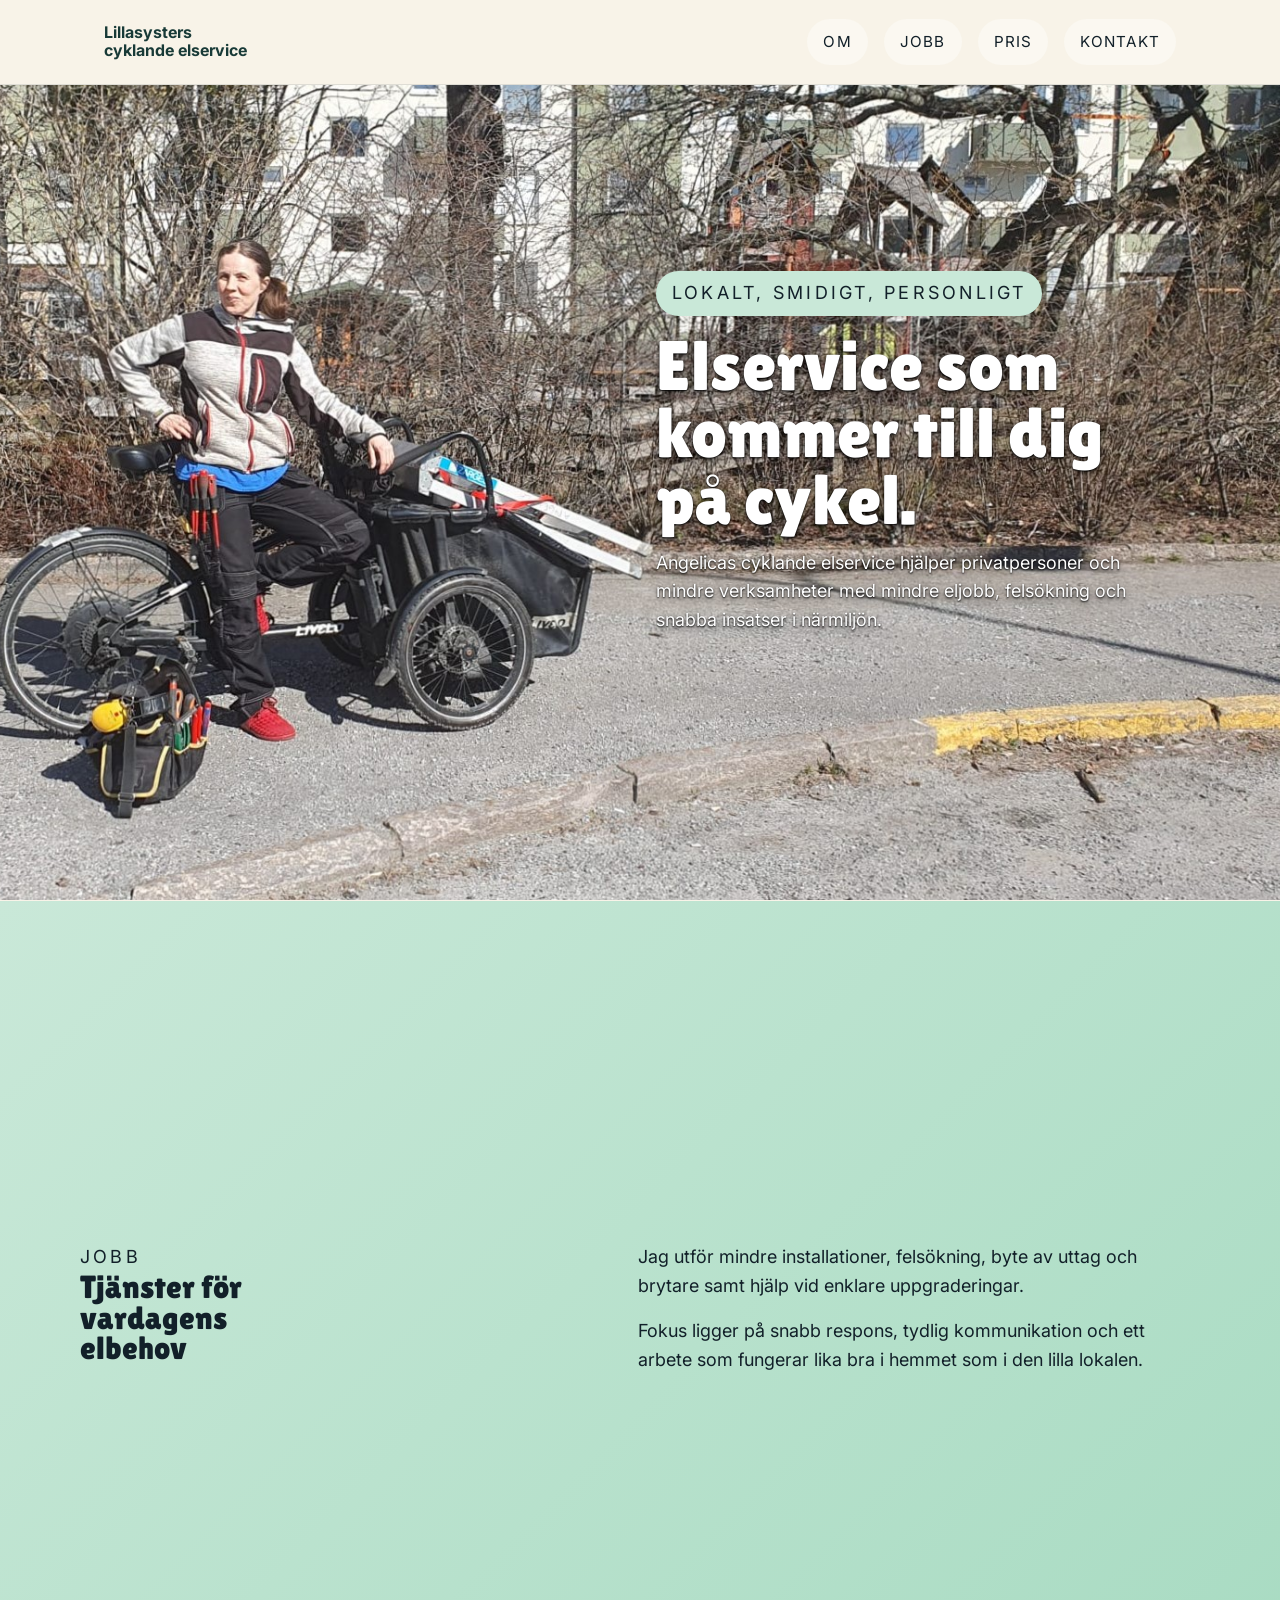
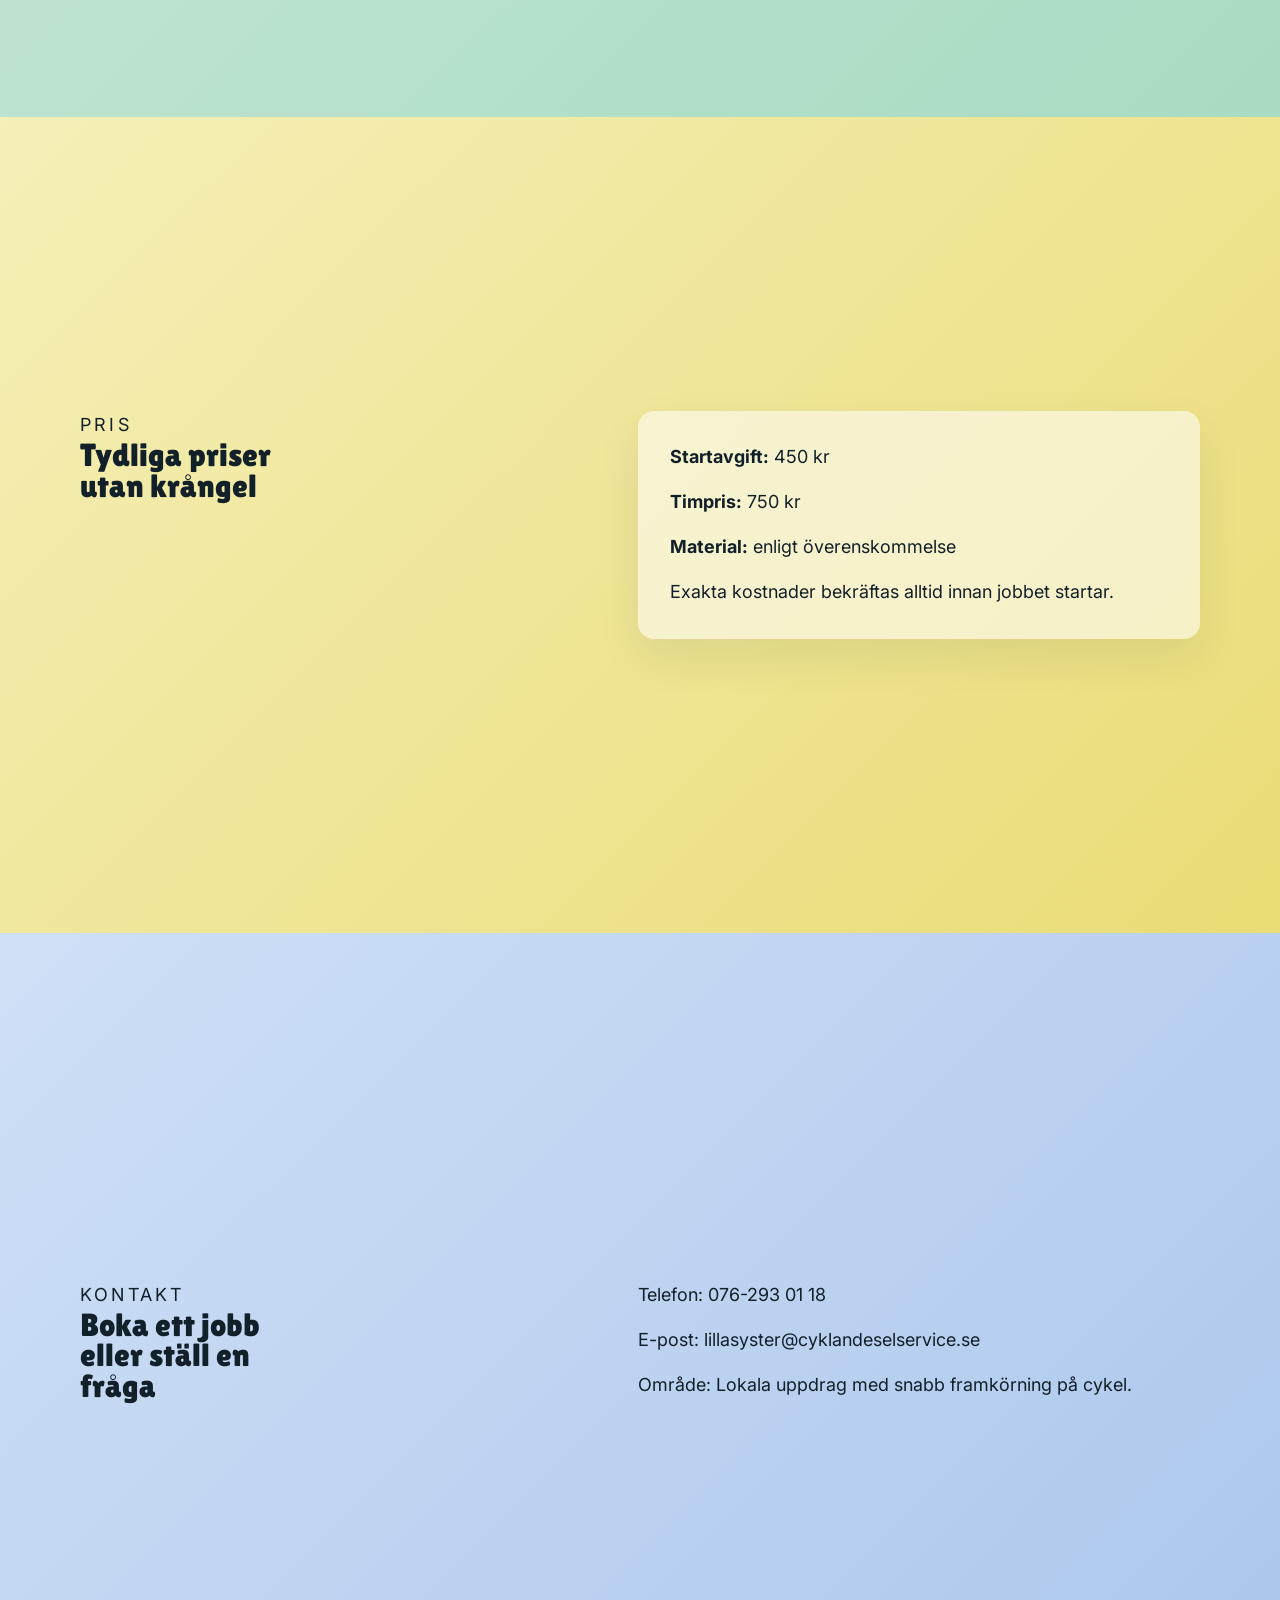
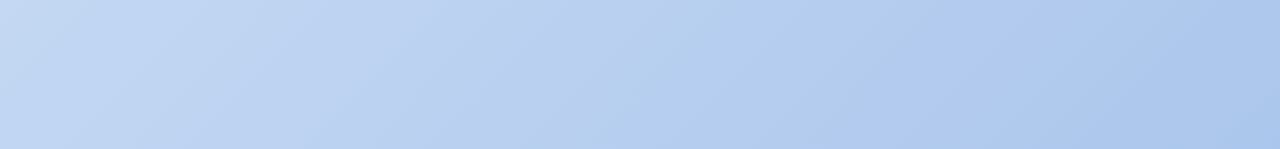
==== cyklandeelservice.se/public_html/index.html @ 274172e0 "ground page" ====
<!DOCTYPE html>
<html lang="sv">
<head>
    <meta charset="UTF-8">
    <meta name="viewport" content="width=device-width, initial-scale=1.0">
    <title>Angelicas cyklande elservice</title>
    <meta name="description" content="Angelicas cyklande elservice erbjuder flexibel elservice med fokus pa personlig kontakt, tydliga priser och smidiga jobb i ditt nara omrade.">
    <link rel="preconnect" href="https://fonts.googleapis.com">
    <link rel="preconnect" href="https://fonts.gstatic.com" crossorigin>
    <link href="https://fonts.googleapis.com/css2?family=Inter:wght@400;500;700&family=Lilita+One&display=swap" rel="stylesheet">
    <link rel="stylesheet" href="assets/css/styles.css">
</head>
<body>
    <header class="site-header">
        <div class="header-inner">
            <a class="brand" href="#about" aria-label="Angelicas Cyklande Elservice startsida">
            <!-- <span class="brand-mark">AC</span> -->
                <span class="brand-text">
                    <span>Lillasysters</span>
                    <span>cyklande elservice</span>
                </span>
            </a>
            <nav class="site-nav" aria-label="Huvudmeny">
                <a href="#about">Om</a>
                <a href="#job">Jobb</a>
                <a href="#price">Pris</a>
                <a href="#kontakt">Kontakt</a>
            </nav>
        </div>
    </header>

    <main>
        <section id="about" class="panel panel-about">
            <div class="about-halves">
                <div class="about-half about-half--empty"></div>
                <div class="about-half about-half--text">
                    <div class="hero-block">
                        <p class="eyebrow bg-picture">Lokalt, smidigt, personligt</p>
                        <h1 class="shadow-text">Elservice som kommer till dig på cykel.</h1>
                        <p class="lead shadow-text">
                            Angelicas cyklande elservice hjälper privatpersoner och mindre verksamheter med mindre eljobb,
                            felsökning och snabba insatser i närmiljön.
                        </p>
                    </div>
                </div>
            </div>
        </section>

        <section id="job" class="panel panel-job">
            <div class="panel-content two-column">
                <div>
                    <p class="eyebrow">Jobb</p>
                    <h2>Tjänster för vardagens elbehov</h2>
                </div>
                <div>
                    <p>Jag utför mindre installationer, felsökning, byte av uttag och brytare samt hjälp vid enklare uppgraderingar.</p>
                    <p>Fokus ligger på snabb respons, tydlig kommunikation och ett arbete som fungerar lika bra i hemmet som i den lilla lokalen.</p>
                </div>
            </div>
        </section>

        <section id="price" class="panel panel-price">
            <div class="panel-content two-column">
                <div>
                    <p class="eyebrow">Pris</p>
                    <h2>Tydliga priser utan krångel</h2>
                </div>
                <div class="price-card">
                    <p><strong>Startavgift:</strong> 450 kr</p>
                    <p><strong>Timpris:</strong> 750 kr</p>
                    <p><strong>Material:</strong> enligt överenskommelse</p>
                    <p class="price-note">Exakta kostnader bekräftas alltid innan jobbet startar.</p>
                </div>
            </div>
        </section>

        <section id="kontakt" class="panel panel-contact">
            <div class="panel-content two-column">
                <div>
                    <p class="eyebrow">Kontakt</p>
                    <h2>Boka ett jobb eller ställ en fråga</h2>
                </div>
                <div>
                    <p>Telefon: <a href="tel:+46762930118">076-293 01 18</a></p>
                    <p>E-post: <a href="mailto:lillasyster@cyklandeselservice.se">lillasyster@cyklandeselservice.se</a></p>
                    <p>Område: Lokala uppdrag med snabb framkörning på cykel.</p>
                </div>
            </div>
        </section>
    </main>
</body>
</html>
---- cyklandeelservice.se/public_html/assets/css/styles.css ----
:root {
    --font-body: "Inter", sans-serif;
    --font-display: "Lilita One", sans-serif;

    --size-base: 16px;
    --size-step-1: clamp(1rem, 0.95rem + 0.3vw, 1.125rem);
    --size-step-2: clamp(1.5rem, 1.2rem + 1vw, 2.5rem);
    --size-step-3: clamp(2.8rem, 2rem + 3vw, 5.75rem);

    --space-1: 0.5rem;
    --space-2: 1rem;
    --space-3: 1.5rem;
    --space-4: 2rem;
    --space-5: 3rem;
    --space-6: 5rem;

    --radius-soft: 1rem;
    --radius-pill: 999px;
    --content-width: 1120px;
    --header-height: 84px;

    --color-ink: #122029;
    --color-paper: #f8f3e8;
    --color-about: #f6d9c5;
    --color-job: #c9e8d8;
    --color-price: #f5efb8;
    --color-contact: #cfe0f6;
    --color-brand: #183a37;
    --color-accent: #f26a4b;
}

* {
    box-sizing: border-box;
    margin: 0;
    padding: 0;
}

html {
    scroll-behavior: smooth;
    font-size: var(--size-base);
}

body {
    margin: 0;
    font-family: var(--font-body);
    color: var(--color-ink);
    background: var(--color-paper);
    line-height: 1.6;
}

a {
    color: inherit;
    text-decoration: none;
}

.site-header {
    position: sticky;
    top: 0;
    z-index: 10;
    -webkit-backdrop-filter: blur(14px);
    backdrop-filter: blur(14px);
    background: rgb(248 243 232 / 82%);
    border-bottom: 1px solid rgb(18 32 41 / 10%);
}

.header-inner {
    max-width: var(--content-width);
    min-height: var(--header-height);
    margin: 0 auto;
    padding: var(--space-2) var(--space-3);
    display: flex;
    align-items: center;
    justify-content: space-between;
    gap: var(--space-3);
}

.site-nav {
    display: flex;
    flex-wrap: wrap;
    gap: var(--space-2);
}

.site-nav a {
    padding: 0.65rem 1rem;
    border-radius: var(--radius-pill);
    font-size: 0.95rem;
    text-transform: uppercase;
    letter-spacing: 0.08em;
    background: rgb(255 255 255 / 35%);
}

.brand {
    display: inline-flex;
    align-items: center;
    gap: 0.85rem;
    text-align: left;
    color: var(--color-brand);
}

.brand-mark {
    width: 2.75rem;
    height: 2.75rem;
    border-radius: 50%;
    display: grid;
    place-items: center;
    background: var(--color-brand);
    color: var(--color-paper);
    font-weight: 700;
}

.brand-text {
    max-width: 14ch;
    display: flex;
    flex-direction: column;
    align-items: flex-start;
    font-weight: 700;
    line-height: 1.1;
}

.panel {
    min-height: calc(100vh - var(--header-height));
    display: flex;
    align-items: center;
    padding: var(--space-6) var(--space-3);
    scroll-margin-top: var(--header-height);
}

.panel-about {
    position: relative;
    background-image: url('../images/bgpicture.jpg');
    background-size: cover;
    background-position: center;
    background-attachment: fixed;
    background-color: var(--color-about);
    overflow: hidden;
}

.about-halves {
    display: flex;
    width: min(100%, var(--content-width));
    margin: 0 auto;
    padding: 0 var(--space-3);
}

.about-half {
    flex: 1;
}

.about-half--text {
    display: flex;
    align-items: center;
    padding: 0 0 var(--space-6) var(--space-4);
    color: #ffffff;
}

.panel-job {
    background: linear-gradient(135deg, var(--color-job), #a8dbc2);
}

.panel-price {
    background: linear-gradient(135deg, var(--color-price), #eadc76);
}

.panel-contact {
    background: linear-gradient(135deg, var(--color-contact), #abc6ec);
}

.panel-content {
    width: min(100%, var(--content-width));
    margin: 0 auto;
}

.hero-block {
    display: grid;
    gap: var(--space-2);
}

.two-column {
    display: grid;
    grid-template-columns: minmax(0, 1fr) minmax(0, 1.1fr);
    gap: var(--space-5);
    align-items: start;
}

.shadow-text {
    text-shadow:
        0 1px 2px rgb(0 0 0 / 95%),
        0 3px 8px rgb(0 0 0 / 50%);
}

.eyebrow {
    font-size: var(--size-step-1);
    letter-spacing: 0.18em;
    text-transform: uppercase;
    width: fit-content;
    text-shadow: none;
}

.eyebrow.bg-picture {
    background: var(--color-job);
    color: var(--color-ink);
    border-radius: var(--radius-pill);
    padding: var(--space-1) var(--space-2);
    font-size: var(--size-step-1);
    letter-spacing: 0.18em;
    text-transform: uppercase;
    width: fit-content;
    text-shadow: none;
}

h1,
h2 {
    font-family: var(--font-display);
    font-weight: 400;
    line-height: 0.95;
}

h1 {
    max-width: 11ch;
    font-size: var(--size-step-3);
}

h2 {
    max-width: 12ch;
    font-size: var(--size-step-2);
}

.lead,
.two-column p,
.price-note {
    font-size: var(--size-step-1);
    max-width: 52ch;
}

.price-card {
    padding: var(--space-4);
    border-radius: var(--radius-soft);
    background: rgb(255 255 255 / 55%);
    box-shadow: 0 18px 45px rgb(18 32 41 / 8%);
}

.price-card p + p,
.two-column p + p {
    margin-top: var(--space-2);
}

@media (max-width: 760px) {
    .header-inner {
        flex-direction: column;
        align-items: flex-start;
    }

    .brand {
        text-align: left;
    }

    .site-nav {
        width: 100%;
        gap: var(--space-1);
    }

    .site-nav a {
        padding: 0.4rem 0.7rem;
        font-size: 0.75rem;
    }

    .two-column {
        grid-template-columns: 1fr;
        gap: var(--space-3);
    }

    .panel {
        min-height: 0;
        padding: var(--space-5) var(--space-2);
    }

    .panel-about {
        background-position: center center;
        background-attachment: scroll;
    }

    .panel-about::before {
        content: "";
        position: absolute;
        inset: 0;
        background: rgb(18 32 41 / 26%);
        -webkit-backdrop-filter: blur(2px);
        backdrop-filter: blur(2px);
        z-index: 0;
        pointer-events: none;
    }

    .about-halves {
        position: relative;
        z-index: 1;
        display: block;
        width: min(100%, var(--content-width));
        margin: 0 auto;
        padding: 0;
    }

    .about-half--empty {
        display: none;
    }

    .about-half--text {
        padding: 0;
    }

    .about-half--text .hero-block {
        width: 100%;
    }
}
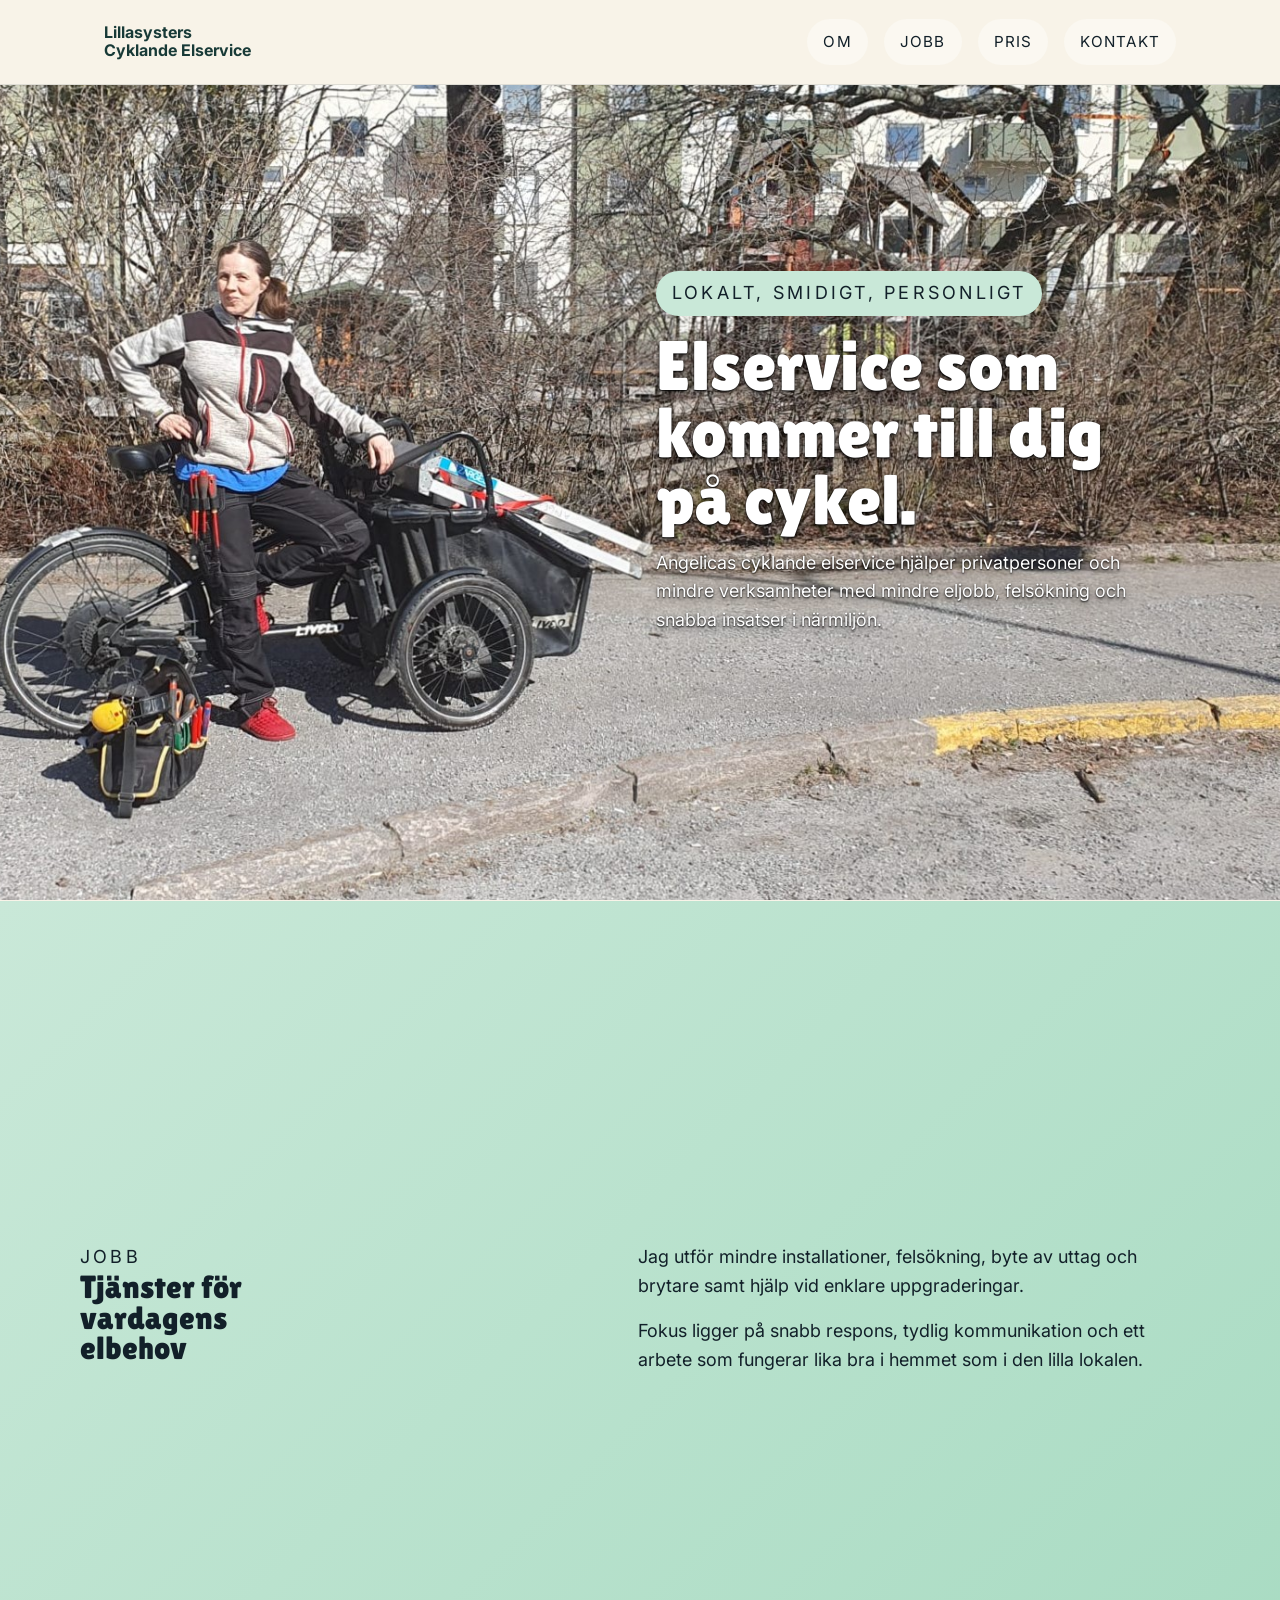
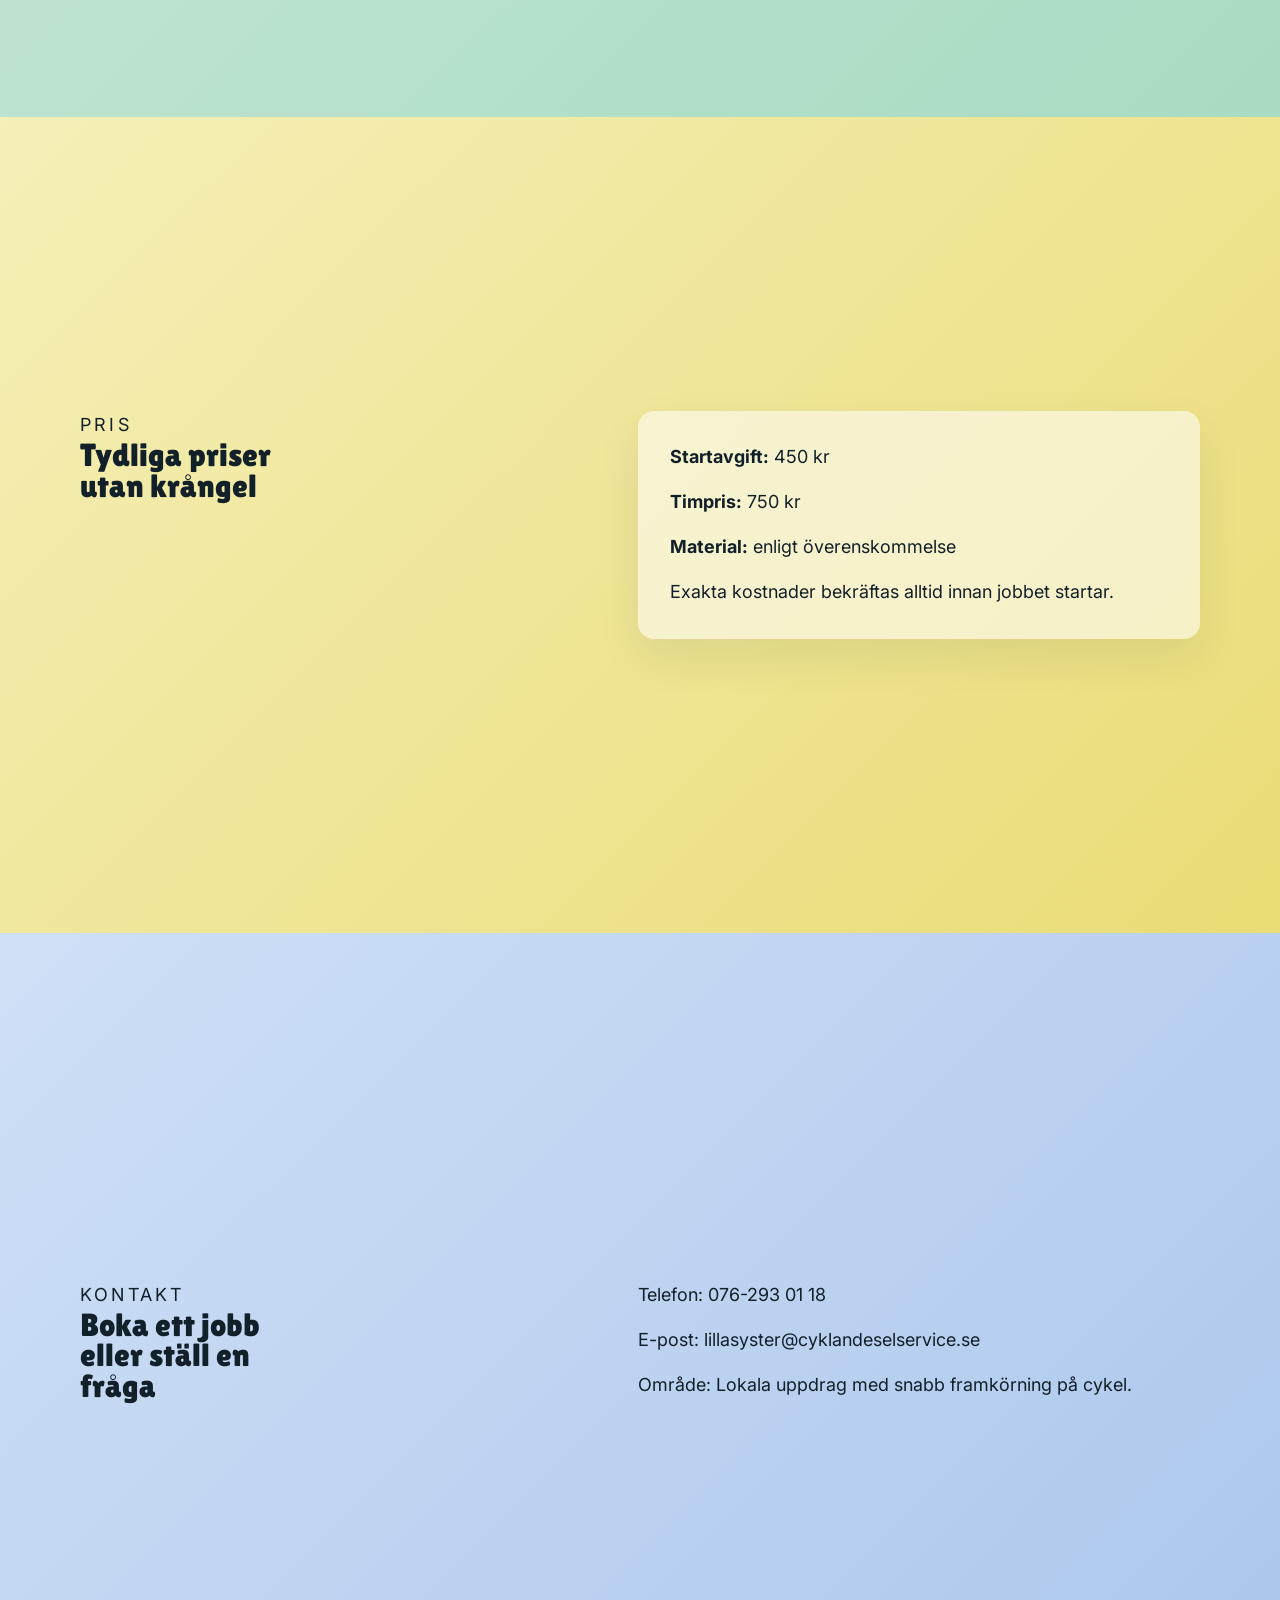
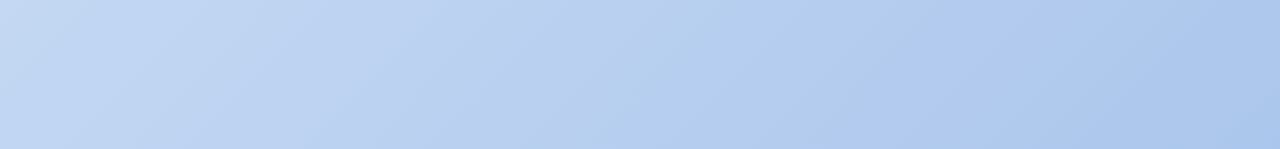
==== commit 9fd7fbcf: "jaja" ====
--- a/cyklandeelservice.se/public_html/index.html
+++ b/cyklandeelservice.se/public_html/index.html
@@ -17,7 +17,7 @@
             <!-- <span class="brand-mark">AC</span> -->
                 <span class="brand-text">
                     <span>Lillasysters</span>
-                    <span>cyklande elservice</span>
+                    <span>Cyklande Elservice</span>
                 </span>
             </a>
             <nav class="site-nav" aria-label="Huvudmeny">
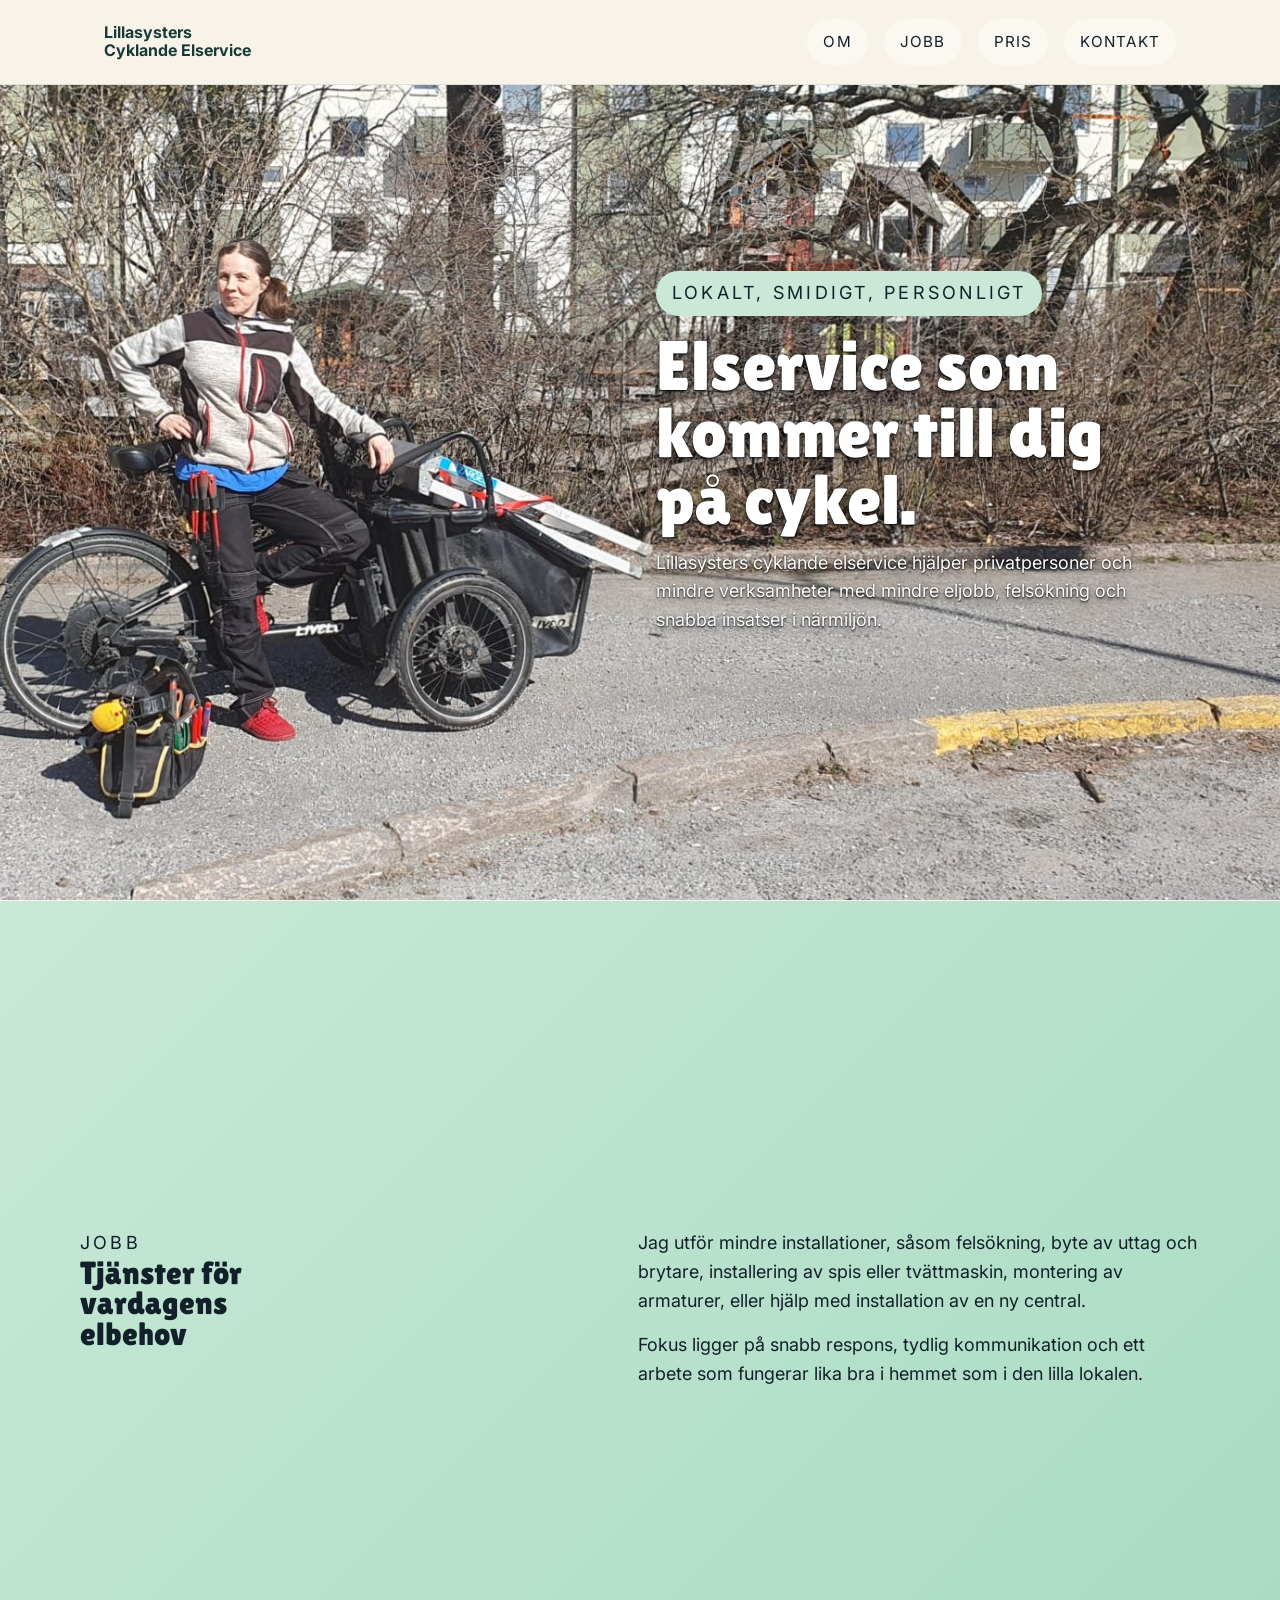
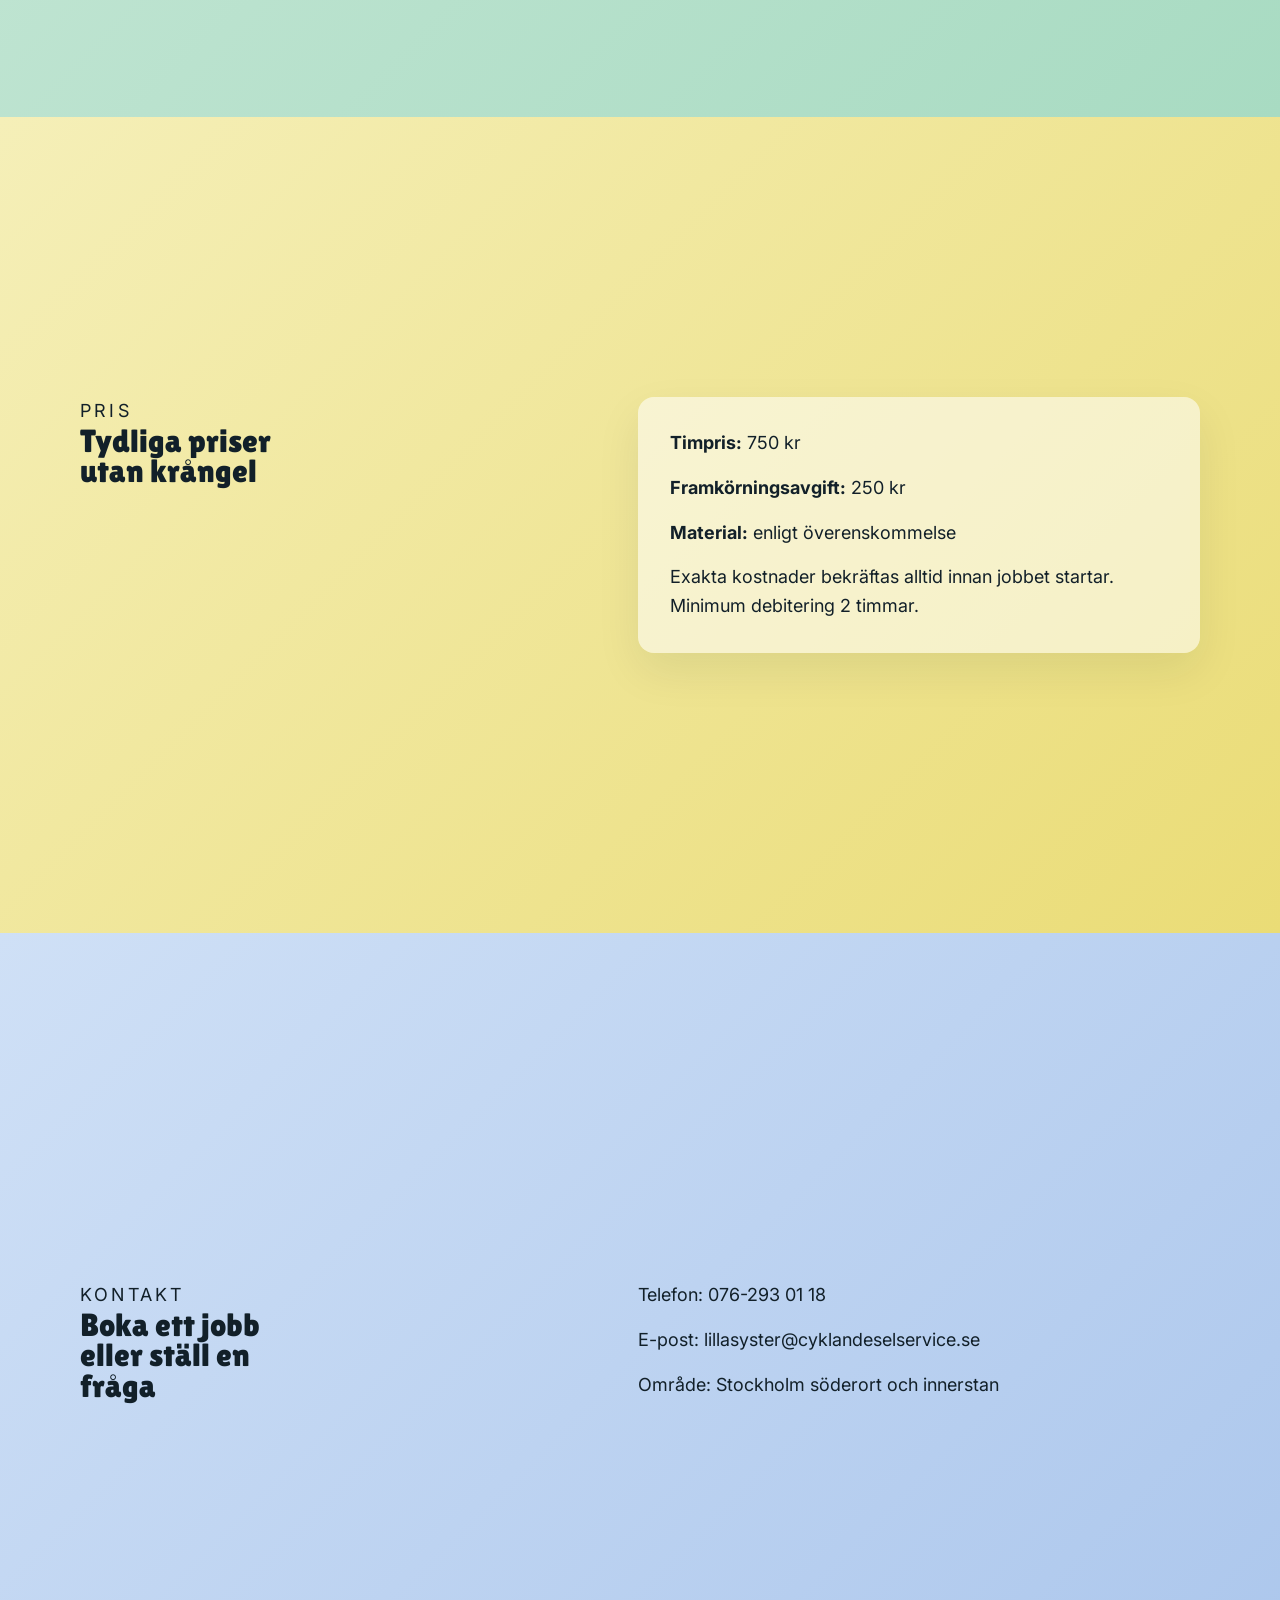
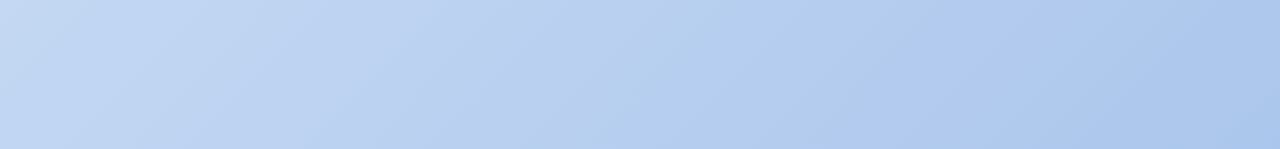
==== commit 7b3ddb2e: "angelica copy" ====
--- a/cyklandeelservice.se/public_html/index.html
+++ b/cyklandeelservice.se/public_html/index.html
@@ -38,7 +38,7 @@
                         <p class="eyebrow bg-picture">Lokalt, smidigt, personligt</p>
                         <h1 class="shadow-text">Elservice som kommer till dig på cykel.</h1>
                         <p class="lead shadow-text">
-                            Angelicas cyklande elservice hjälper privatpersoner och mindre verksamheter med mindre eljobb,
+                            Lillasysters cyklande elservice hjälper privatpersoner och mindre verksamheter med mindre eljobb,
                             felsökning och snabba insatser i närmiljön.
                         </p>
                     </div>
@@ -53,7 +53,7 @@
                     <h2>Tjänster för vardagens elbehov</h2>
                 </div>
                 <div>
-                    <p>Jag utför mindre installationer, felsökning, byte av uttag och brytare samt hjälp vid enklare uppgraderingar.</p>
+                    <p>Jag utför mindre installationer, såsom felsökning, byte av uttag och brytare, installering av spis eller tvättmaskin, montering av armaturer, eller hjälp med installation av en ny central.</p>
                     <p>Fokus ligger på snabb respons, tydlig kommunikation och ett arbete som fungerar lika bra i hemmet som i den lilla lokalen.</p>
                 </div>
             </div>
@@ -66,10 +66,10 @@
                     <h2>Tydliga priser utan krångel</h2>
                 </div>
                 <div class="price-card">
-                    <p><strong>Startavgift:</strong> 450 kr</p>
                     <p><strong>Timpris:</strong> 750 kr</p>
+                    <p><strong>Framkörningsavgift:</strong> 250 kr</p>
                     <p><strong>Material:</strong> enligt överenskommelse</p>
-                    <p class="price-note">Exakta kostnader bekräftas alltid innan jobbet startar.</p>
+                    <p class="price-note">Exakta kostnader bekräftas alltid innan jobbet startar. Minimum debitering 2 timmar.</p>
                 </div>
             </div>
         </section>
@@ -83,7 +83,7 @@
                 <div>
                     <p>Telefon: <a href="tel:+46762930118">076-293 01 18</a></p>
                     <p>E-post: <a href="mailto:lillasyster@cyklandeselservice.se">lillasyster@cyklandeselservice.se</a></p>
-                    <p>Område: Lokala uppdrag med snabb framkörning på cykel.</p>
+                    <p>Område: Stockholm söderort och innerstan</p>
                 </div>
             </div>
         </section>
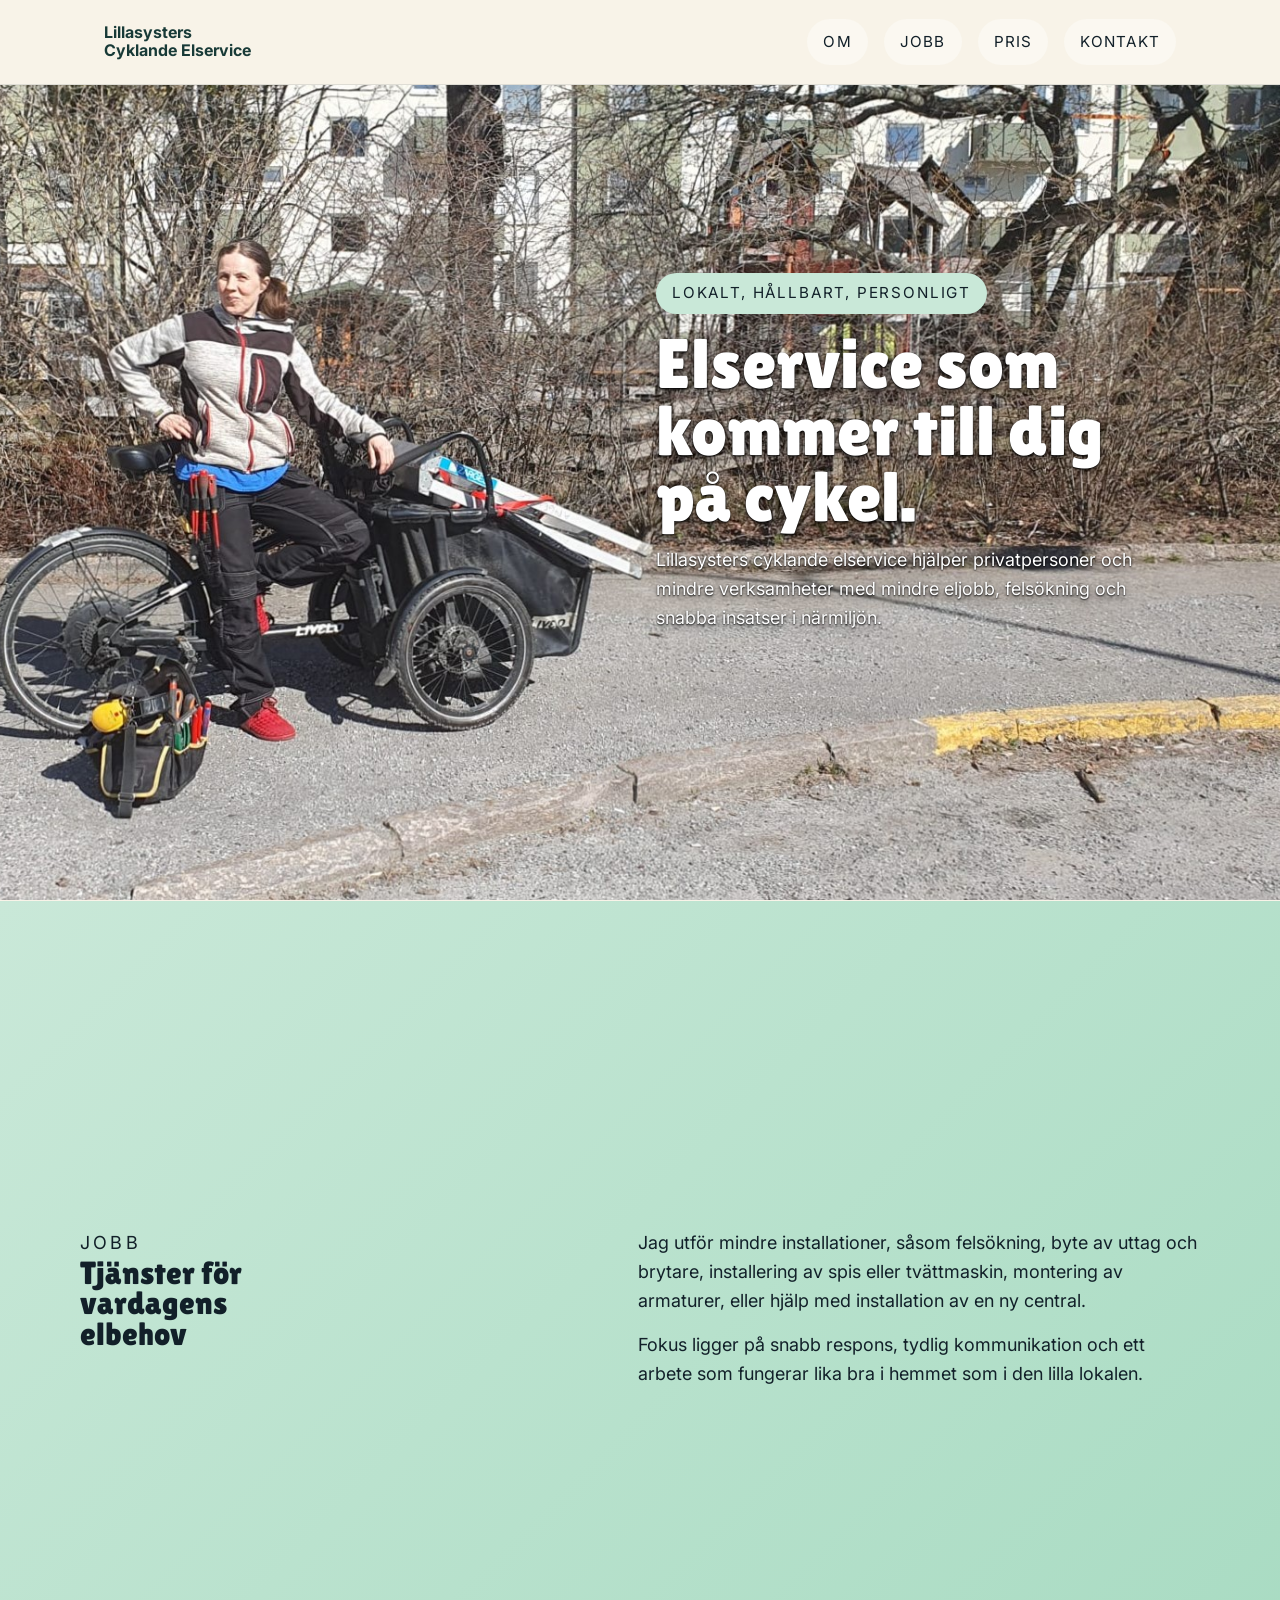
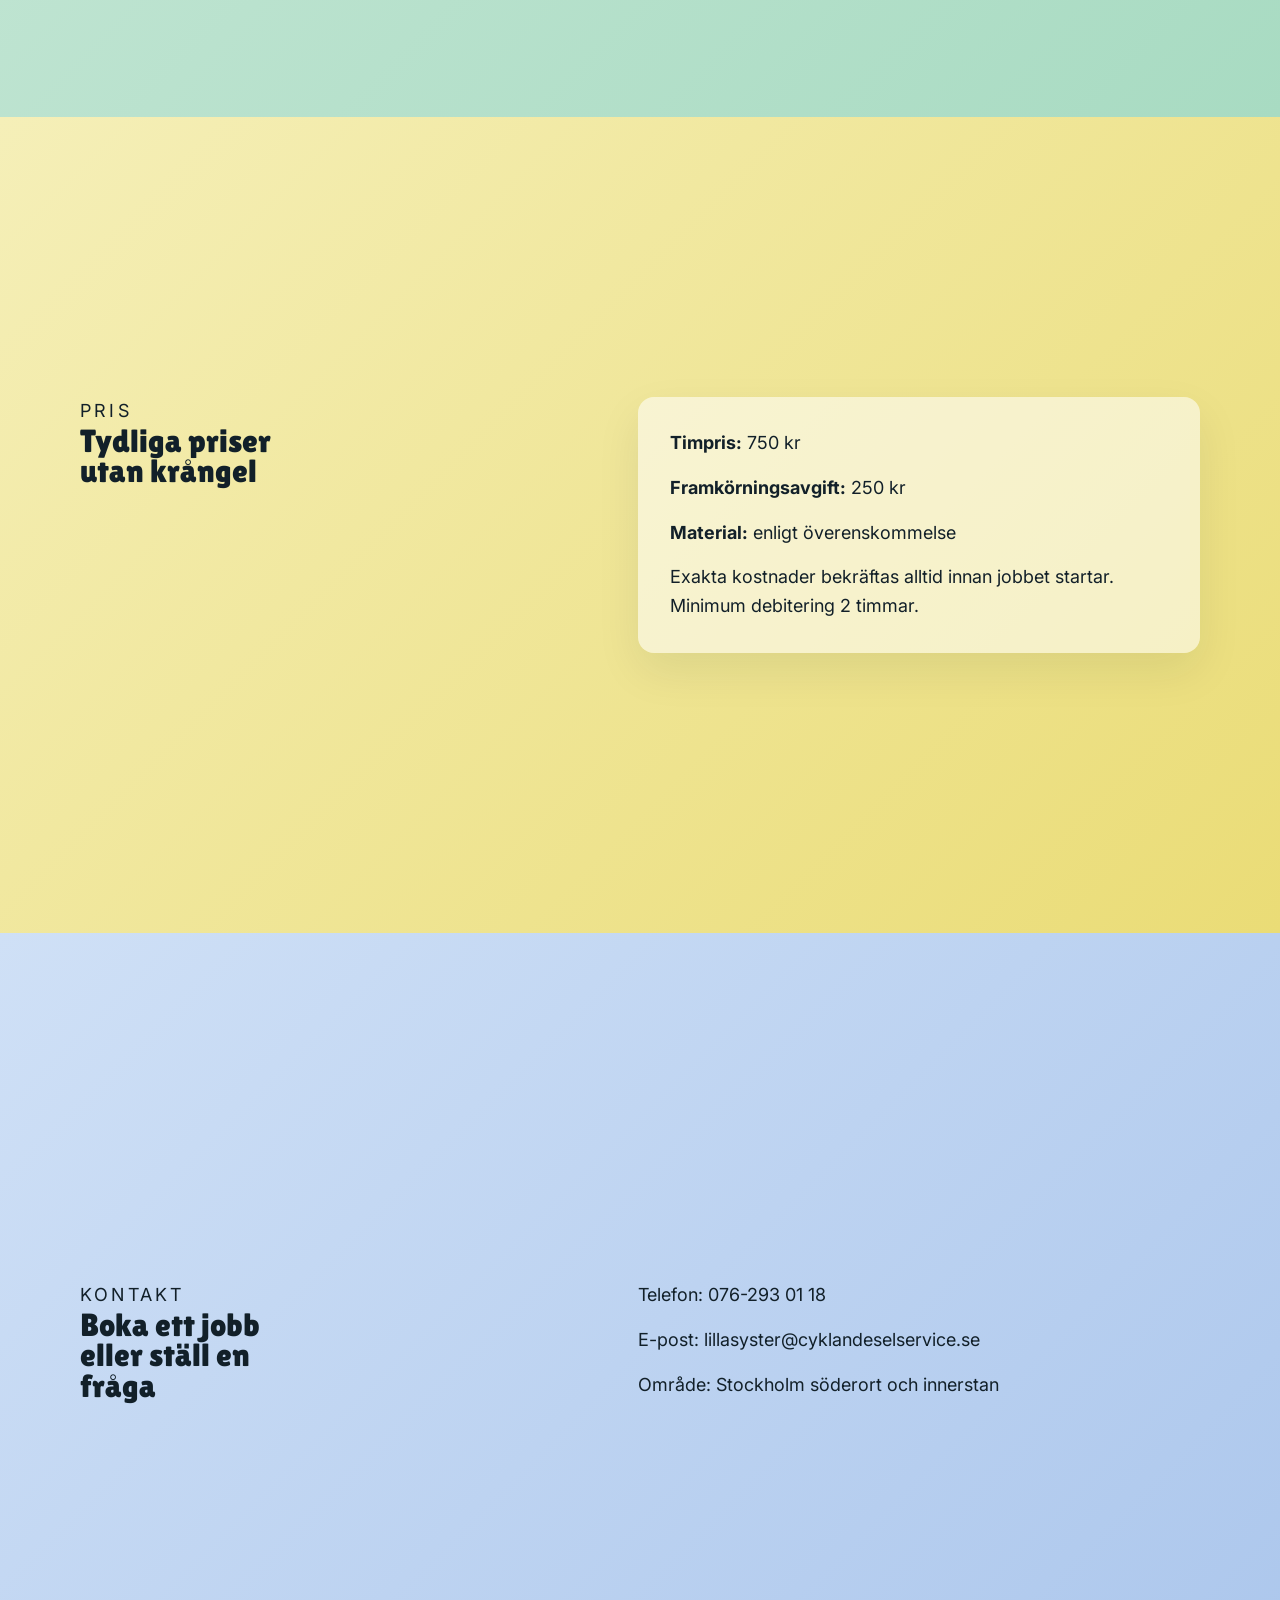
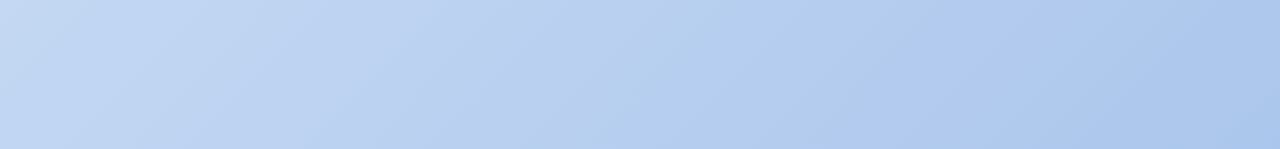
==== commit 188fad83: "copy change" ====
--- a/cyklandeelservice.se/public_html/index.html
+++ b/cyklandeelservice.se/public_html/index.html
@@ -35,7 +35,7 @@
                 <div class="about-half about-half--empty"></div>
                 <div class="about-half about-half--text">
                     <div class="hero-block">
-                        <p class="eyebrow bg-picture">Lokalt, smidigt, personligt</p>
+                        <p class="eyebrow bg-picture">Lokalt, hållbart, personligt</p>
                         <h1 class="shadow-text">Elservice som kommer till dig på cykel.</h1>
                         <p class="lead shadow-text">
                             Lillasysters cyklande elservice hjälper privatpersoner och mindre verksamheter med mindre eljobb,
--- a/cyklandeelservice.se/public_html/assets/css/styles.css
+++ b/cyklandeelservice.se/public_html/assets/css/styles.css
@@ -201,10 +201,12 @@
     color: var(--color-ink);
     border-radius: var(--radius-pill);
     padding: var(--space-1) var(--space-2);
-    font-size: var(--size-step-1);
-    letter-spacing: 0.18em;
+    font-size: clamp(0.78rem, 0.7rem + 0.35vw, 0.95rem);
+    letter-spacing: 0.12em;
     text-transform: uppercase;
+    display: inline-block;
     width: fit-content;
+    white-space: nowrap;
     text-shadow: none;
 }
 
@@ -275,7 +277,7 @@
     }
 
     .panel-about {
-        background-position: center center;
+        background-position: 0% center;
         background-attachment: scroll;
     }
 
@@ -310,4 +312,10 @@
     .about-half--text .hero-block {
         width: 100%;
     }
+
+    .eyebrow.bg-picture {
+        padding: 0.45rem 0.85rem;
+        font-size: 0.72rem;
+        letter-spacing: 0.1em;
+    }
 }
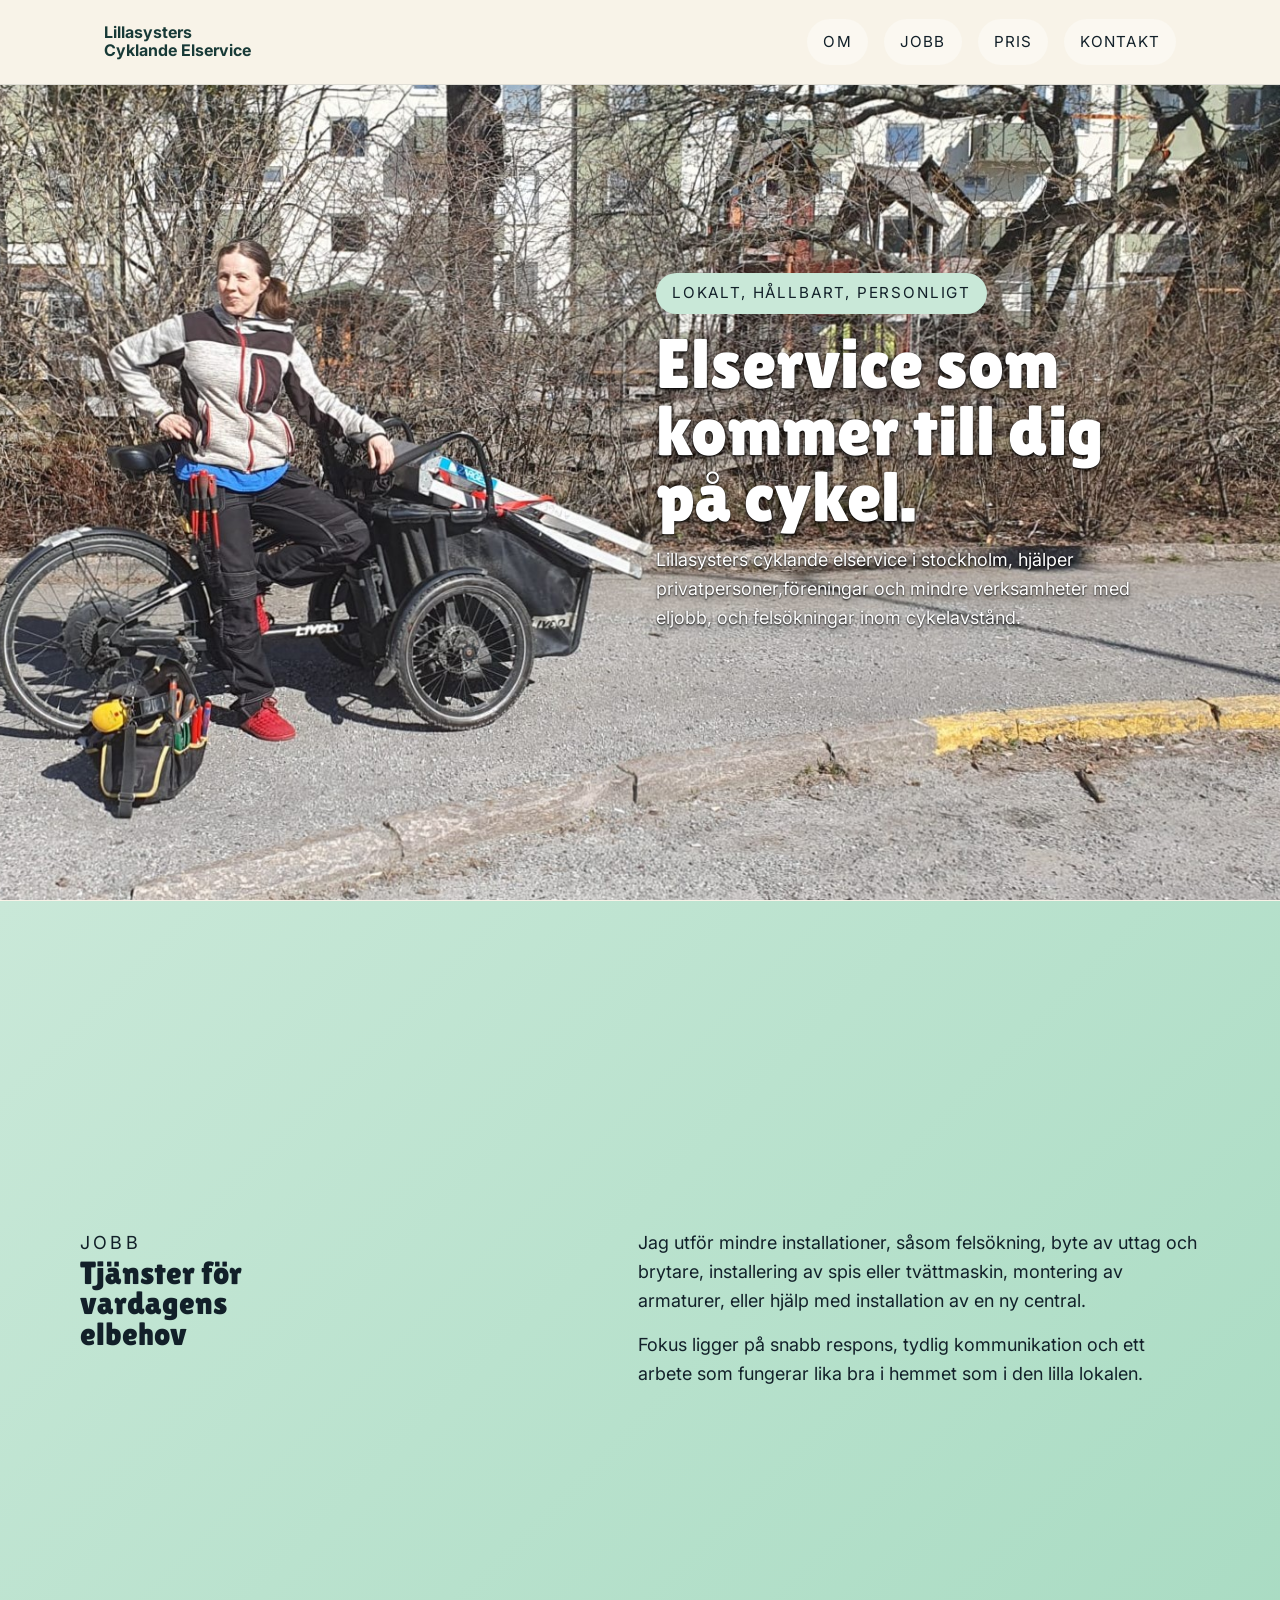
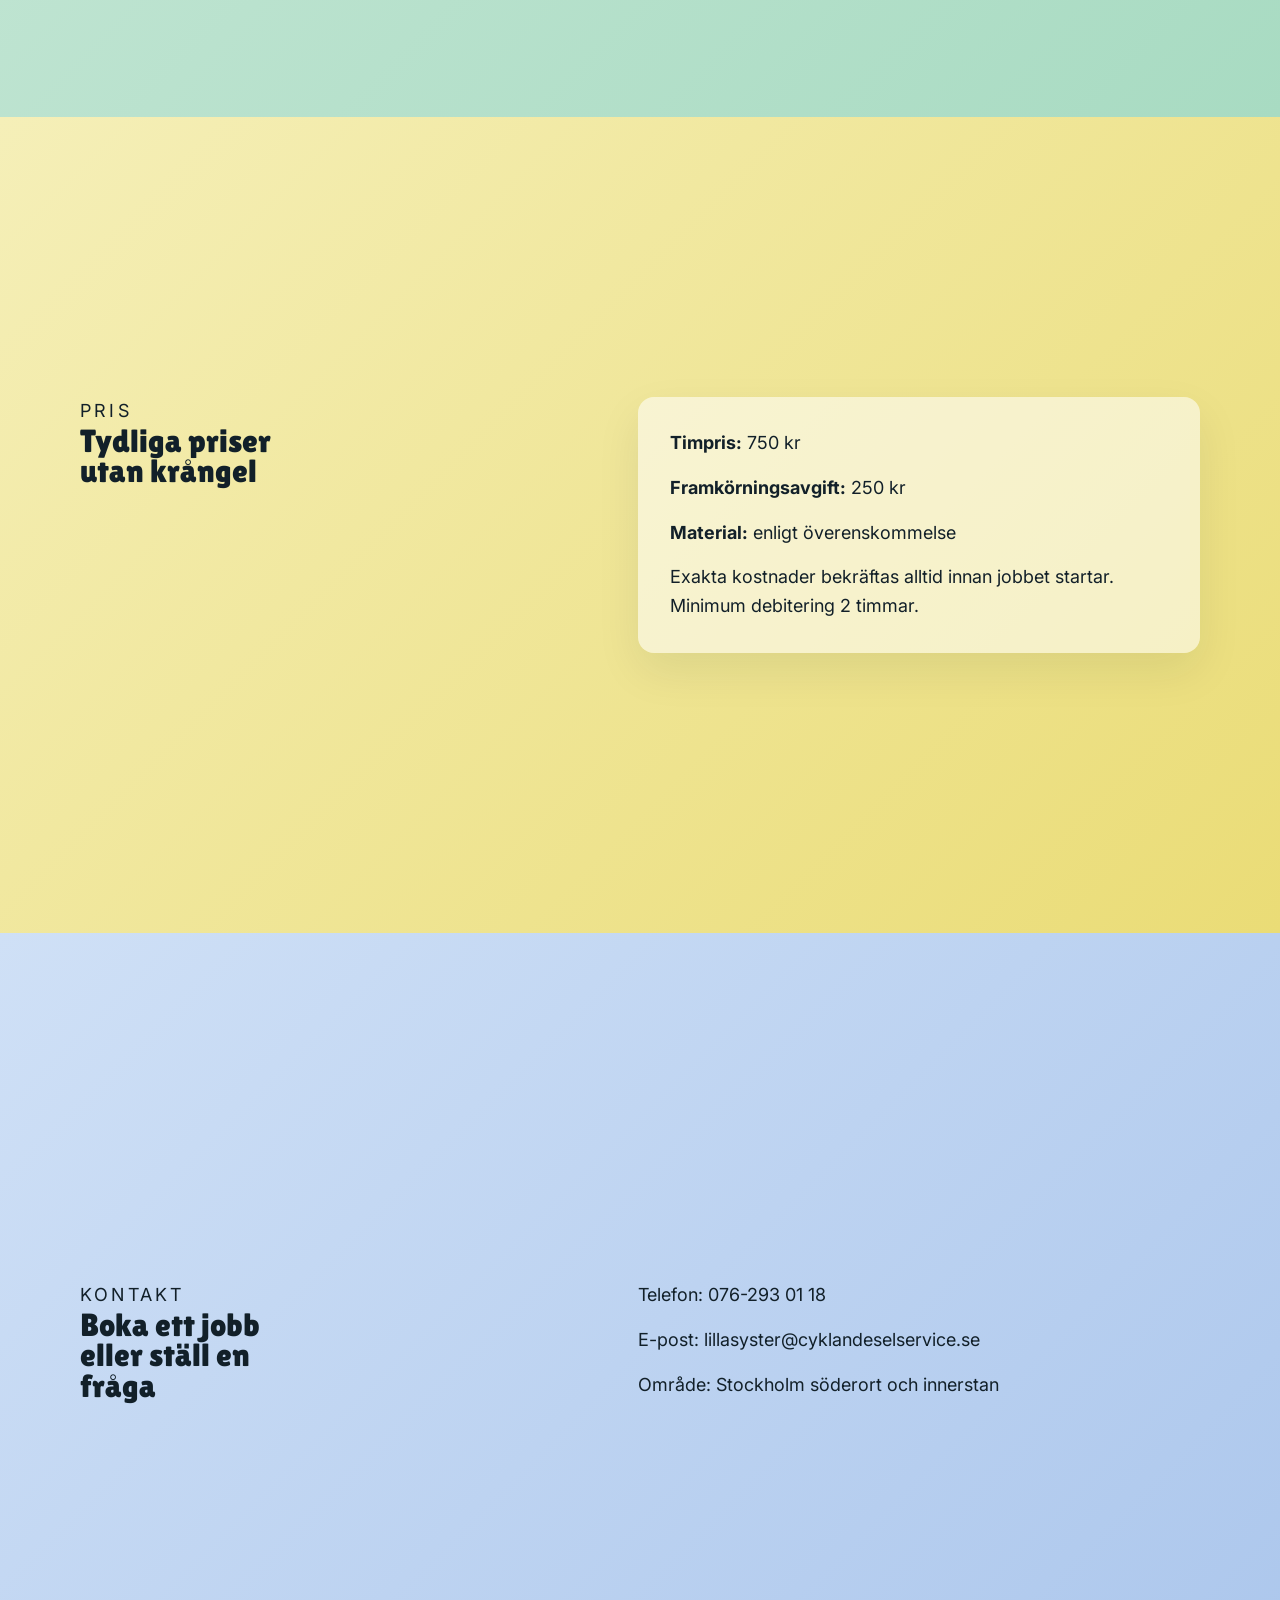
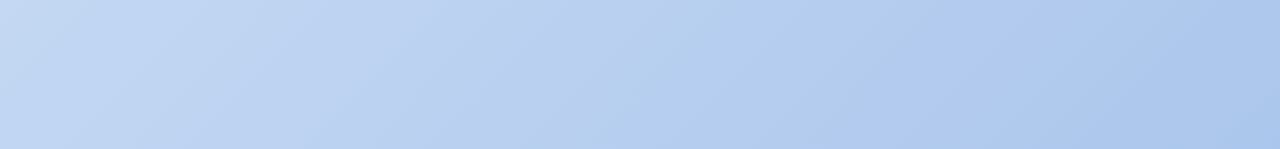
==== commit a328bddd: "copy" ====
--- a/cyklandeelservice.se/public_html/index.html
+++ b/cyklandeelservice.se/public_html/index.html
@@ -3,8 +3,8 @@
 <head>
     <meta charset="UTF-8">
     <meta name="viewport" content="width=device-width, initial-scale=1.0">
-    <title>Angelicas cyklande elservice</title>
-    <meta name="description" content="Angelicas cyklande elservice erbjuder flexibel elservice med fokus pa personlig kontakt, tydliga priser och smidiga jobb i ditt nara omrade.">
+    <title>Lillasysters Cyklande Elservice</title>
+    <meta name="description" content="Lillasysters cyklande elservice erbjuder flexibel elservice med fokus pa personlig kontakt, tydliga priser och smidiga jobb i ditt nara omrade.">
     <link rel="preconnect" href="https://fonts.googleapis.com">
     <link rel="preconnect" href="https://fonts.gstatic.com" crossorigin>
     <link href="https://fonts.googleapis.com/css2?family=Inter:wght@400;500;700&family=Lilita+One&display=swap" rel="stylesheet">
@@ -13,7 +13,7 @@
 <body>
     <header class="site-header">
         <div class="header-inner">
-            <a class="brand" href="#about" aria-label="Angelicas Cyklande Elservice startsida">
+            <a class="brand" href="#about" aria-label="Lillasysters cyklande elservice startsida">
             <!-- <span class="brand-mark">AC</span> -->
                 <span class="brand-text">
                     <span>Lillasysters</span>
@@ -38,8 +38,8 @@
                         <p class="eyebrow bg-picture">Lokalt, hållbart, personligt</p>
                         <h1 class="shadow-text">Elservice som kommer till dig på cykel.</h1>
                         <p class="lead shadow-text">
-                            Lillasysters cyklande elservice hjälper privatpersoner och mindre verksamheter med mindre eljobb,
-                            felsökning och snabba insatser i närmiljön.
+                            Lillasysters cyklande elservice i stockholm, hjälper privatpersoner,föreningar och mindre verksamheter med eljobb,
+                            och felsökningar inom cykelavstånd.
                         </p>
                     </div>
                 </div>
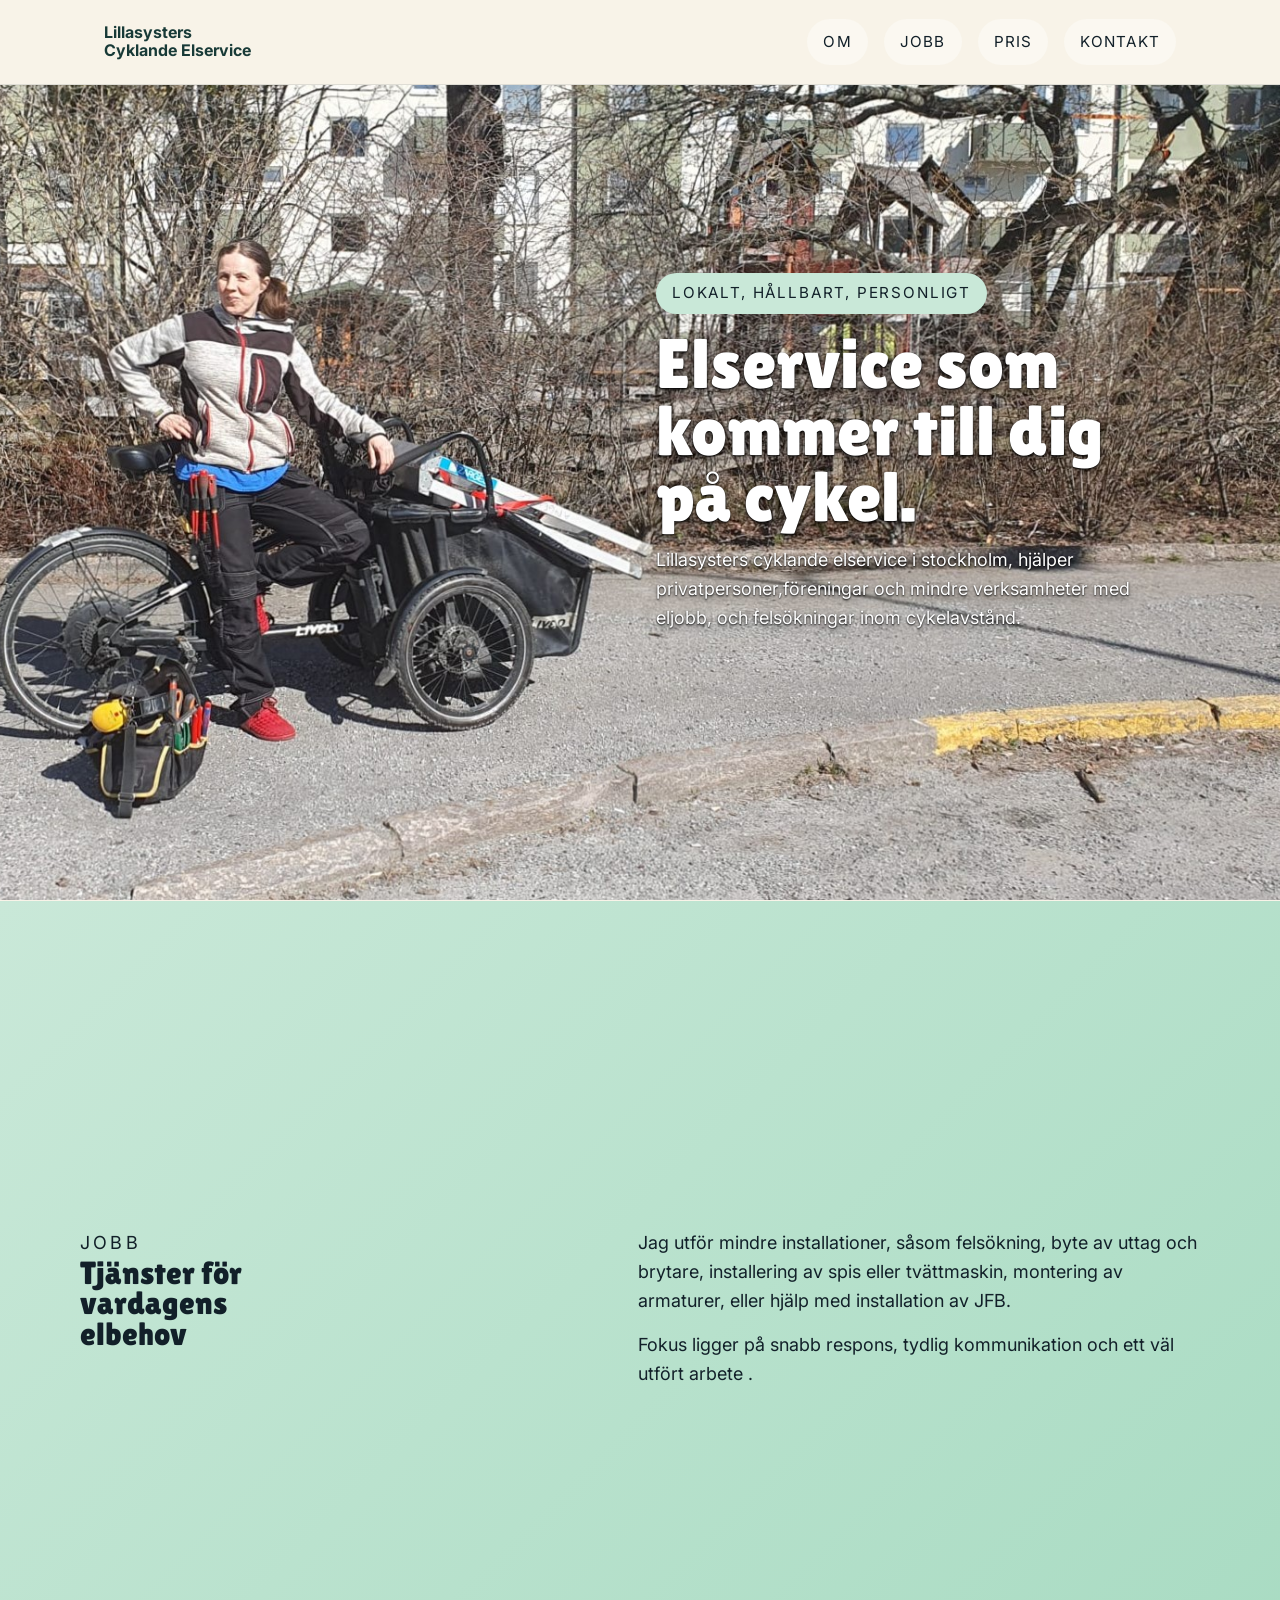
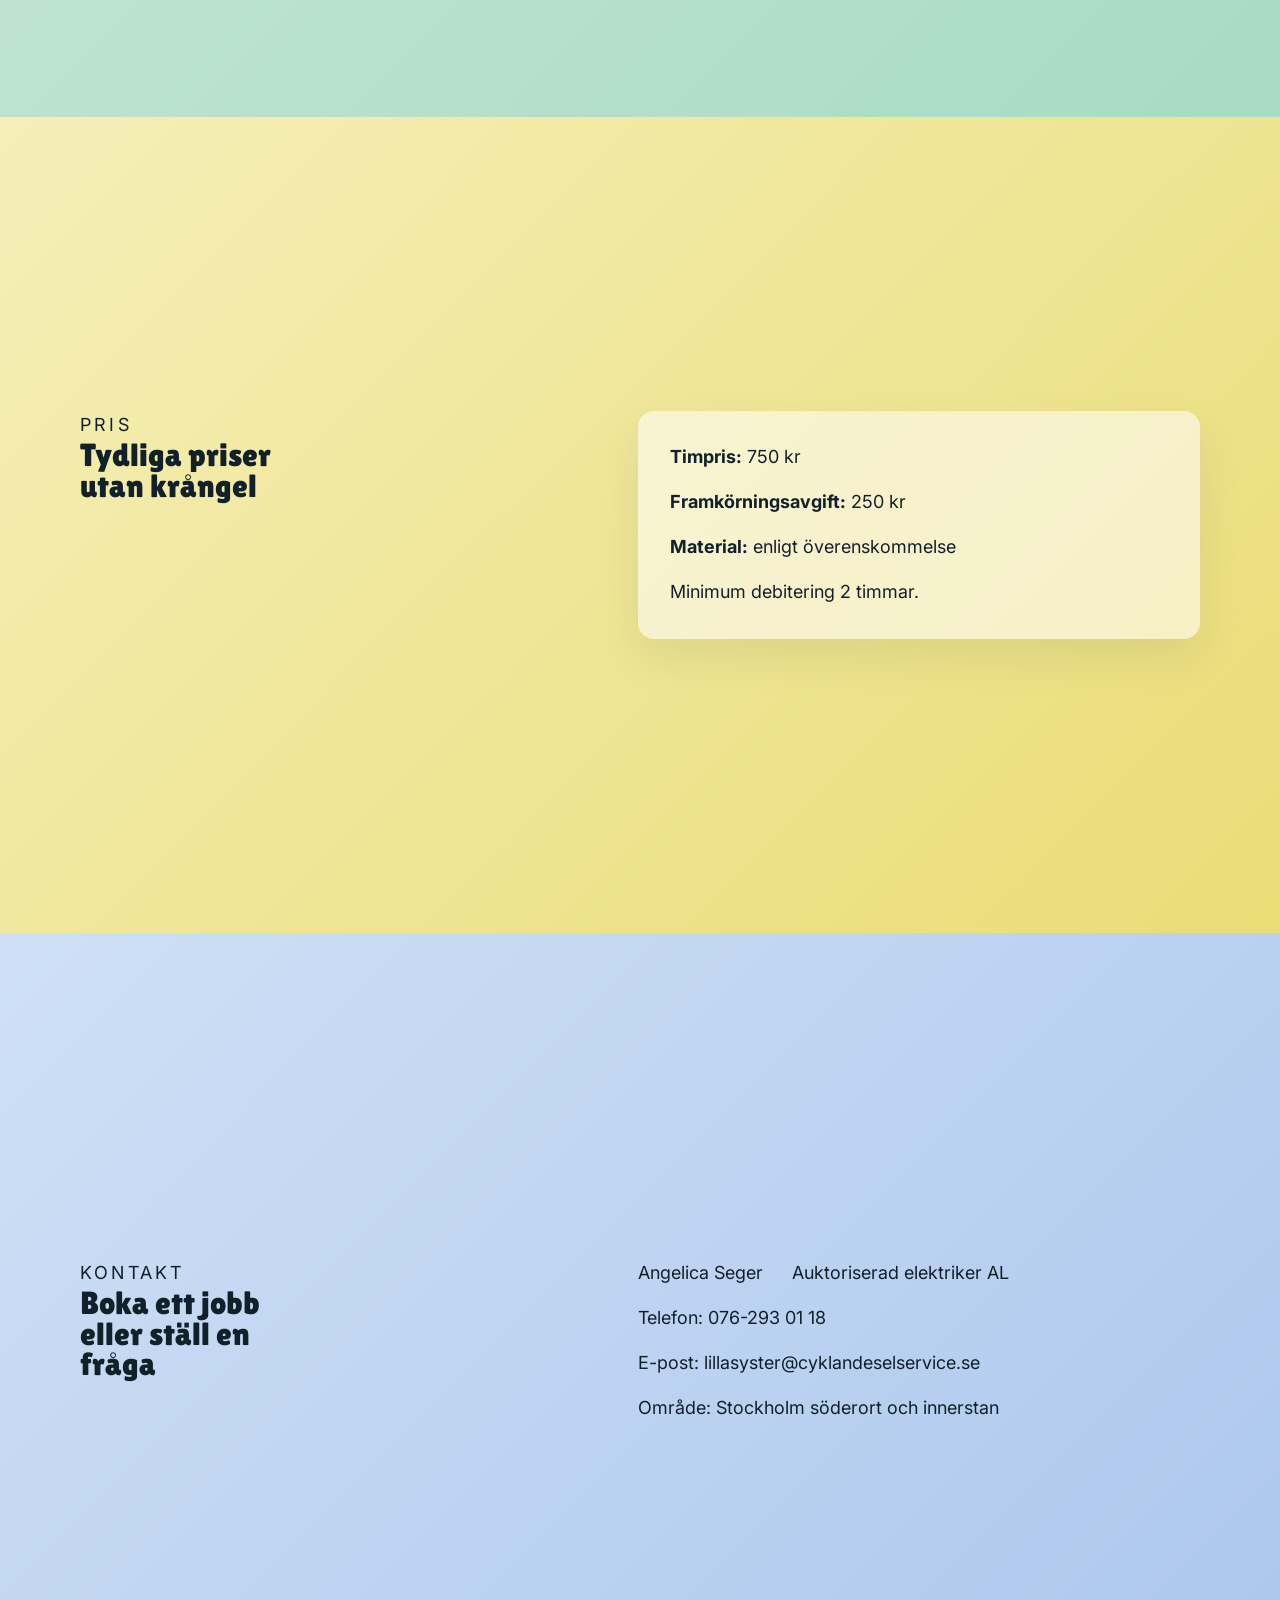
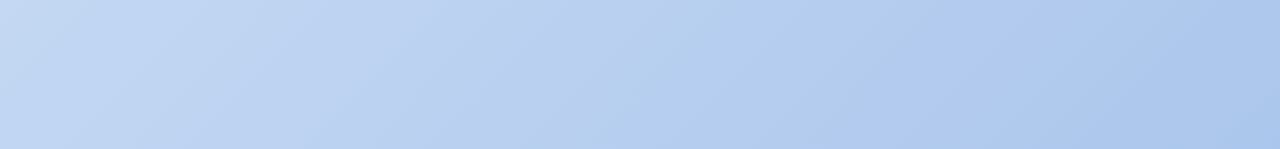
==== commit 218f91de: "copy" ====
--- a/cyklandeelservice.se/public_html/index.html
+++ b/cyklandeelservice.se/public_html/index.html
@@ -53,8 +53,8 @@
                     <h2>Tjänster för vardagens elbehov</h2>
                 </div>
                 <div>
-                    <p>Jag utför mindre installationer, såsom felsökning, byte av uttag och brytare, installering av spis eller tvättmaskin, montering av armaturer, eller hjälp med installation av en ny central.</p>
-                    <p>Fokus ligger på snabb respons, tydlig kommunikation och ett arbete som fungerar lika bra i hemmet som i den lilla lokalen.</p>
+                    <p>Jag utför mindre installationer, såsom felsökning, byte av uttag och brytare, installering av spis eller tvättmaskin, montering av armaturer, eller hjälp med installation av JFB.</p>
+                    <p>Fokus ligger på snabb respons, tydlig kommunikation och ett väl utfört arbete .</p>
                 </div>
             </div>
         </section>
@@ -69,7 +69,7 @@
                     <p><strong>Timpris:</strong> 750 kr</p>
                     <p><strong>Framkörningsavgift:</strong> 250 kr</p>
                     <p><strong>Material:</strong> enligt överenskommelse</p>
-                    <p class="price-note">Exakta kostnader bekräftas alltid innan jobbet startar. Minimum debitering 2 timmar.</p>
+                    <p class="price-note"> Minimum debitering 2 timmar.</p>
                 </div>
             </div>
         </section>
@@ -81,6 +81,7 @@
                     <h2>Boka ett jobb eller ställ en fråga</h2>
                 </div>
                 <div>
+                    <p>Angelica Seger <span style="padding-left: 24px;">Auktoriserad elektriker AL</span></p>
                     <p>Telefon: <a href="tel:+46762930118">076-293 01 18</a></p>
                     <p>E-post: <a href="mailto:lillasyster@cyklandeselservice.se">lillasyster@cyklandeselservice.se</a></p>
                     <p>Område: Stockholm söderort och innerstan</p>
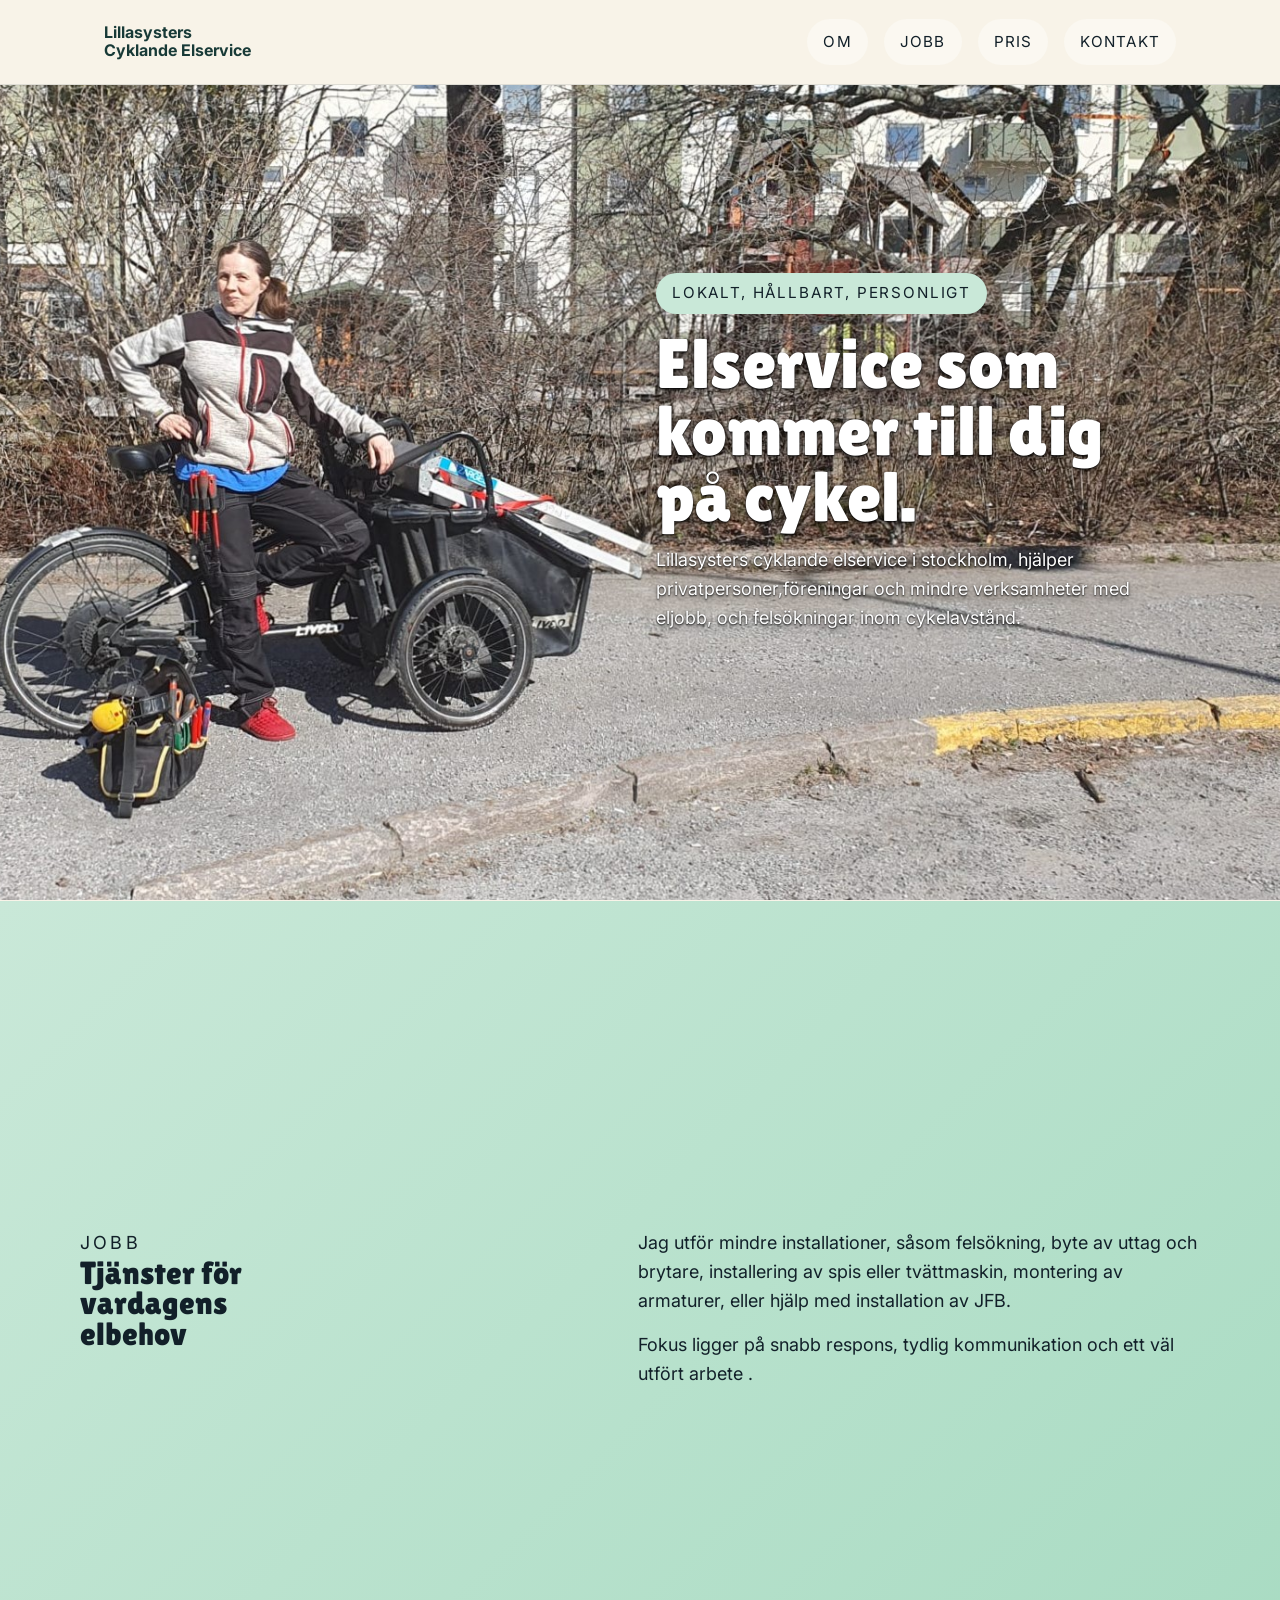
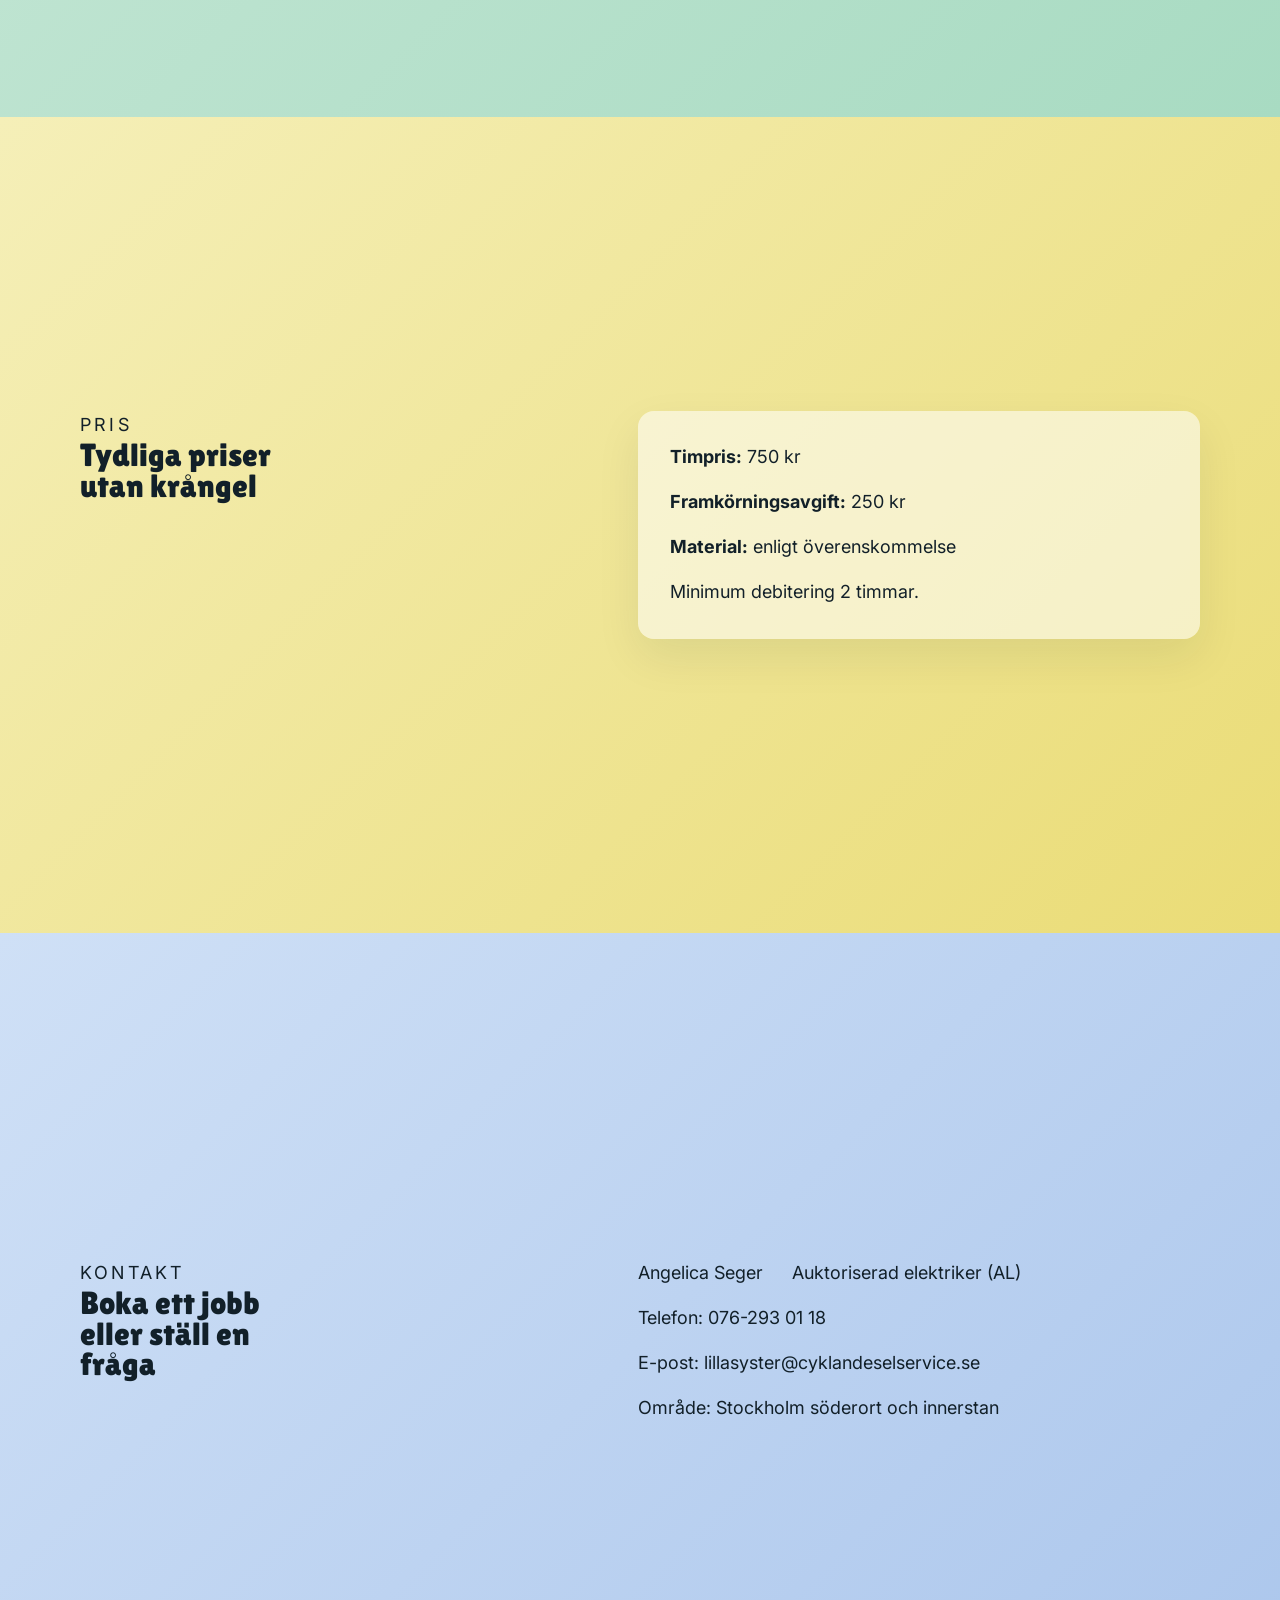
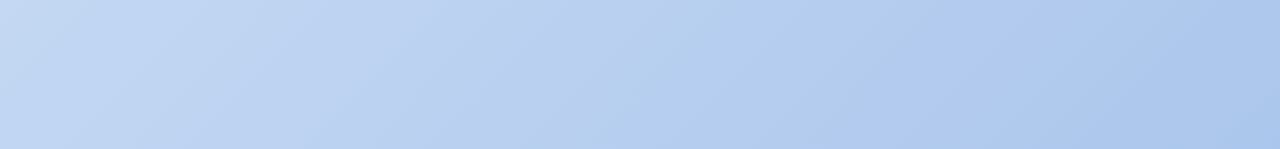
==== commit e0ad4b8f: "copy" ====
--- a/cyklandeelservice.se/public_html/index.html
+++ b/cyklandeelservice.se/public_html/index.html
@@ -81,7 +81,7 @@
                     <h2>Boka ett jobb eller ställ en fråga</h2>
                 </div>
                 <div>
-                    <p>Angelica Seger <span style="padding-left: 24px;">Auktoriserad elektriker AL</span></p>
+                    <p>Angelica Seger <span style="padding-left: 24px;">Auktoriserad elektriker (AL)</span></p>
                     <p>Telefon: <a href="tel:+46762930118">076-293 01 18</a></p>
                     <p>E-post: <a href="mailto:lillasyster@cyklandeselservice.se">lillasyster@cyklandeselservice.se</a></p>
                     <p>Område: Stockholm söderort och innerstan</p>
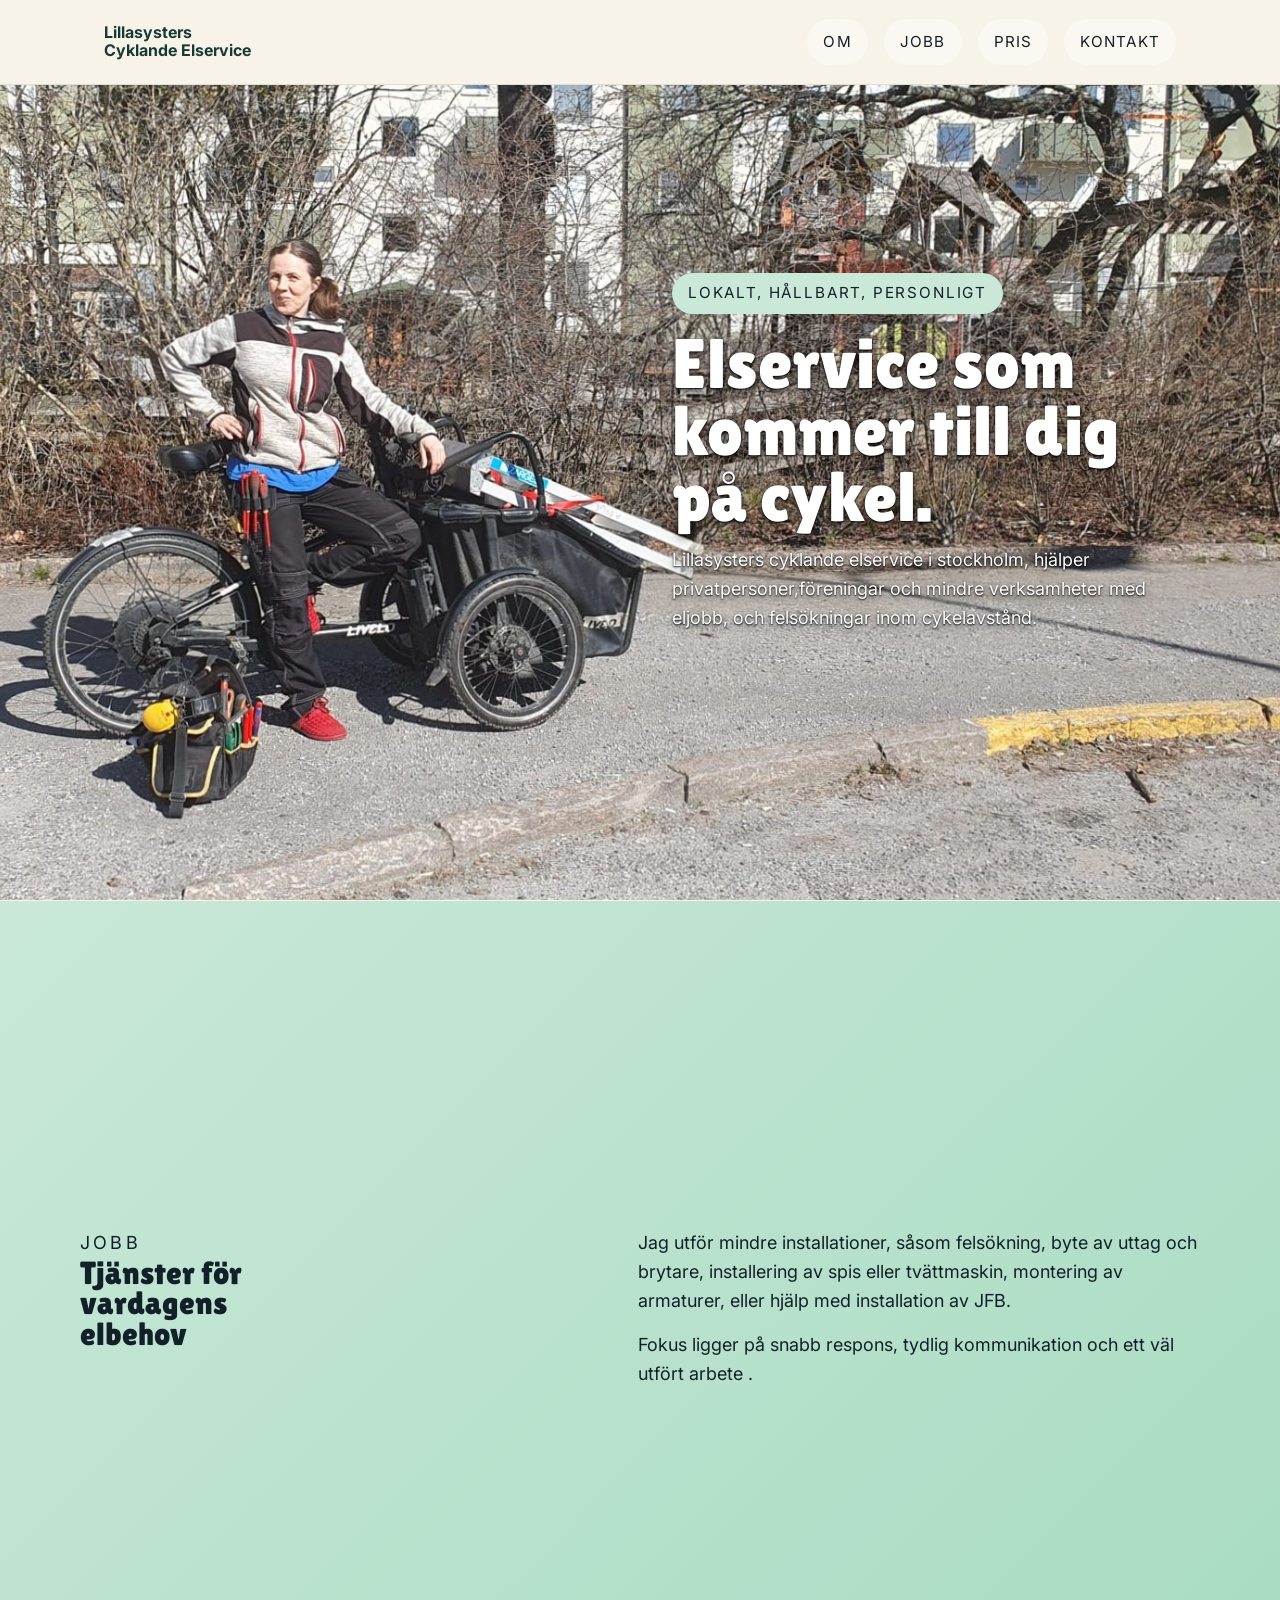
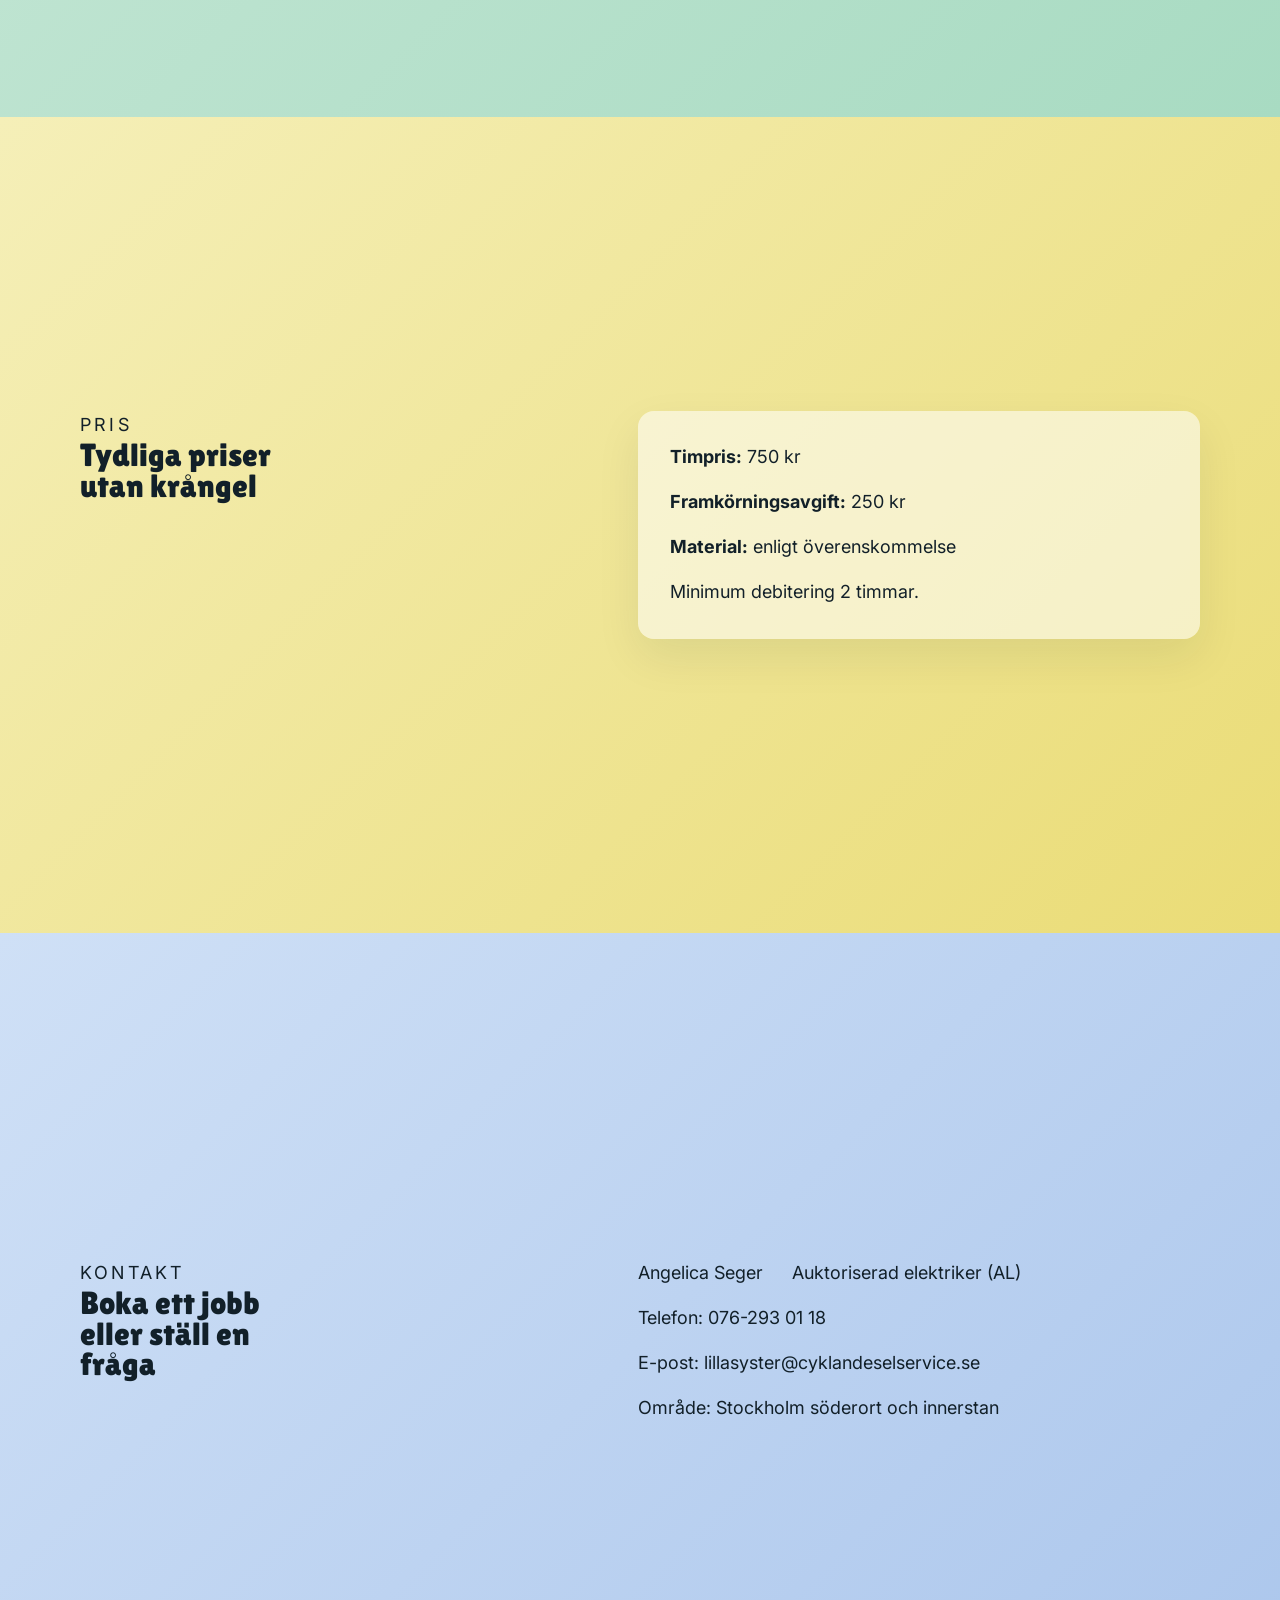
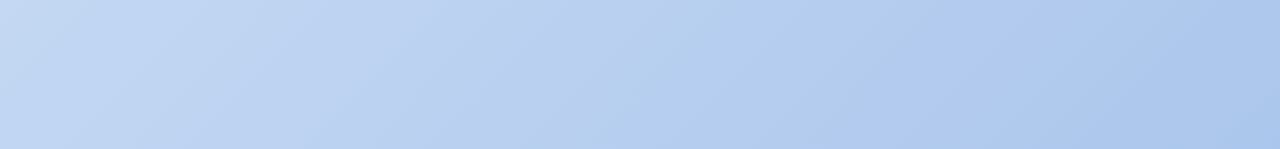
==== commit b4d73065: "Made image collapse under text for mobil" ====
--- a/cyklandeelservice.se/public_html/index.html
+++ b/cyklandeelservice.se/public_html/index.html
@@ -32,7 +32,6 @@
     <main>
         <section id="about" class="panel panel-about">
             <div class="about-halves">
-                <div class="about-half about-half--empty"></div>
                 <div class="about-half about-half--text">
                     <div class="hero-block">
                         <p class="eyebrow bg-picture">Lokalt, hållbart, personligt</p>
@@ -43,6 +42,7 @@
                         </p>
                     </div>
                 </div>
+                <div class="about-mobile-image" aria-hidden="true"></div>
             </div>
         </section>
 
--- a/cyklandeelservice.se/public_html/assets/css/styles.css
+++ b/cyklandeelservice.se/public_html/assets/css/styles.css
@@ -129,7 +129,7 @@
     position: relative;
     background-image: url('../images/bgpicture.jpg');
     background-size: cover;
-    background-position: center;
+    background-position: 34% center;
     background-attachment: fixed;
     background-color: var(--color-about);
     overflow: hidden;
@@ -137,20 +137,26 @@
 
 .about-halves {
     display: flex;
+    justify-content: flex-end;
     width: min(100%, var(--content-width));
     margin: 0 auto;
     padding: 0 var(--space-3);
 }
 
 .about-half {
-    flex: 1;
+    flex: 0 1 50%;
 }
 
 .about-half--text {
     display: flex;
     align-items: center;
+    justify-content: flex-end;
     padding: 0 0 var(--space-6) var(--space-4);
     color: #ffffff;
+}
+
+.about-mobile-image {
+    display: none;
 }
 
 .panel-job {
@@ -277,45 +283,60 @@
     }
 
     .panel-about {
-        background-position: 0% center;
-        background-attachment: scroll;
-    }
-
-    .panel-about::before {
-        content: "";
-        position: absolute;
-        inset: 0;
-        background: rgb(18 32 41 / 26%);
-        -webkit-backdrop-filter: blur(2px);
-        backdrop-filter: blur(2px);
-        z-index: 0;
-        pointer-events: none;
+        background-image: none;
+        background-color: var(--color-about);
     }
 
     .about-halves {
-        position: relative;
-        z-index: 1;
-        display: block;
+        display: grid;
+        justify-content: flex-start;
+        gap: var(--space-3);
         width: min(100%, var(--content-width));
         margin: 0 auto;
         padding: 0;
     }
 
-    .about-half--empty {
-        display: none;
-    }
-
     .about-half--text {
         padding: 0;
+        justify-content: flex-start;
+        color: var(--color-ink);
     }
 
     .about-half--text .hero-block {
         width: 100%;
+        gap: 0;
+    }
+
+    .about-half--text .shadow-text {
+        text-shadow: none;
+    }
+
+    .about-half--text h1 {
+        max-width: 12ch;
+        font-size: var(--size-step-2);
+    }
+
+    .about-mobile-image {
+        display: block;
+        min-height: 18rem;
+        border-radius: var(--radius-soft);
+        background-image: url('../images/bgpicture.jpg');
+        background-size: cover;
+        background-position: 0% bottom;
+        box-shadow:
+            inset 0 1px 0 rgb(255 255 255 / 28%),
+            inset 0 -2.5rem 3.5rem rgb(18 32 41 / 24%),
+            inset 0 0 0 1px rgb(18 32 41 / 12%);
     }
 
     .eyebrow.bg-picture {
-        padding: 0.45rem 0.85rem;
-        font-size: 0.72rem;
-        letter-spacing: 0.1em;
+        background: none;
+        color: inherit;
+        border-radius: 0;
+        padding: 0;
+        font-size: var(--size-step-1);
+        letter-spacing: 0.18em;
+        display: block;
+        white-space: normal;
     }
 }
